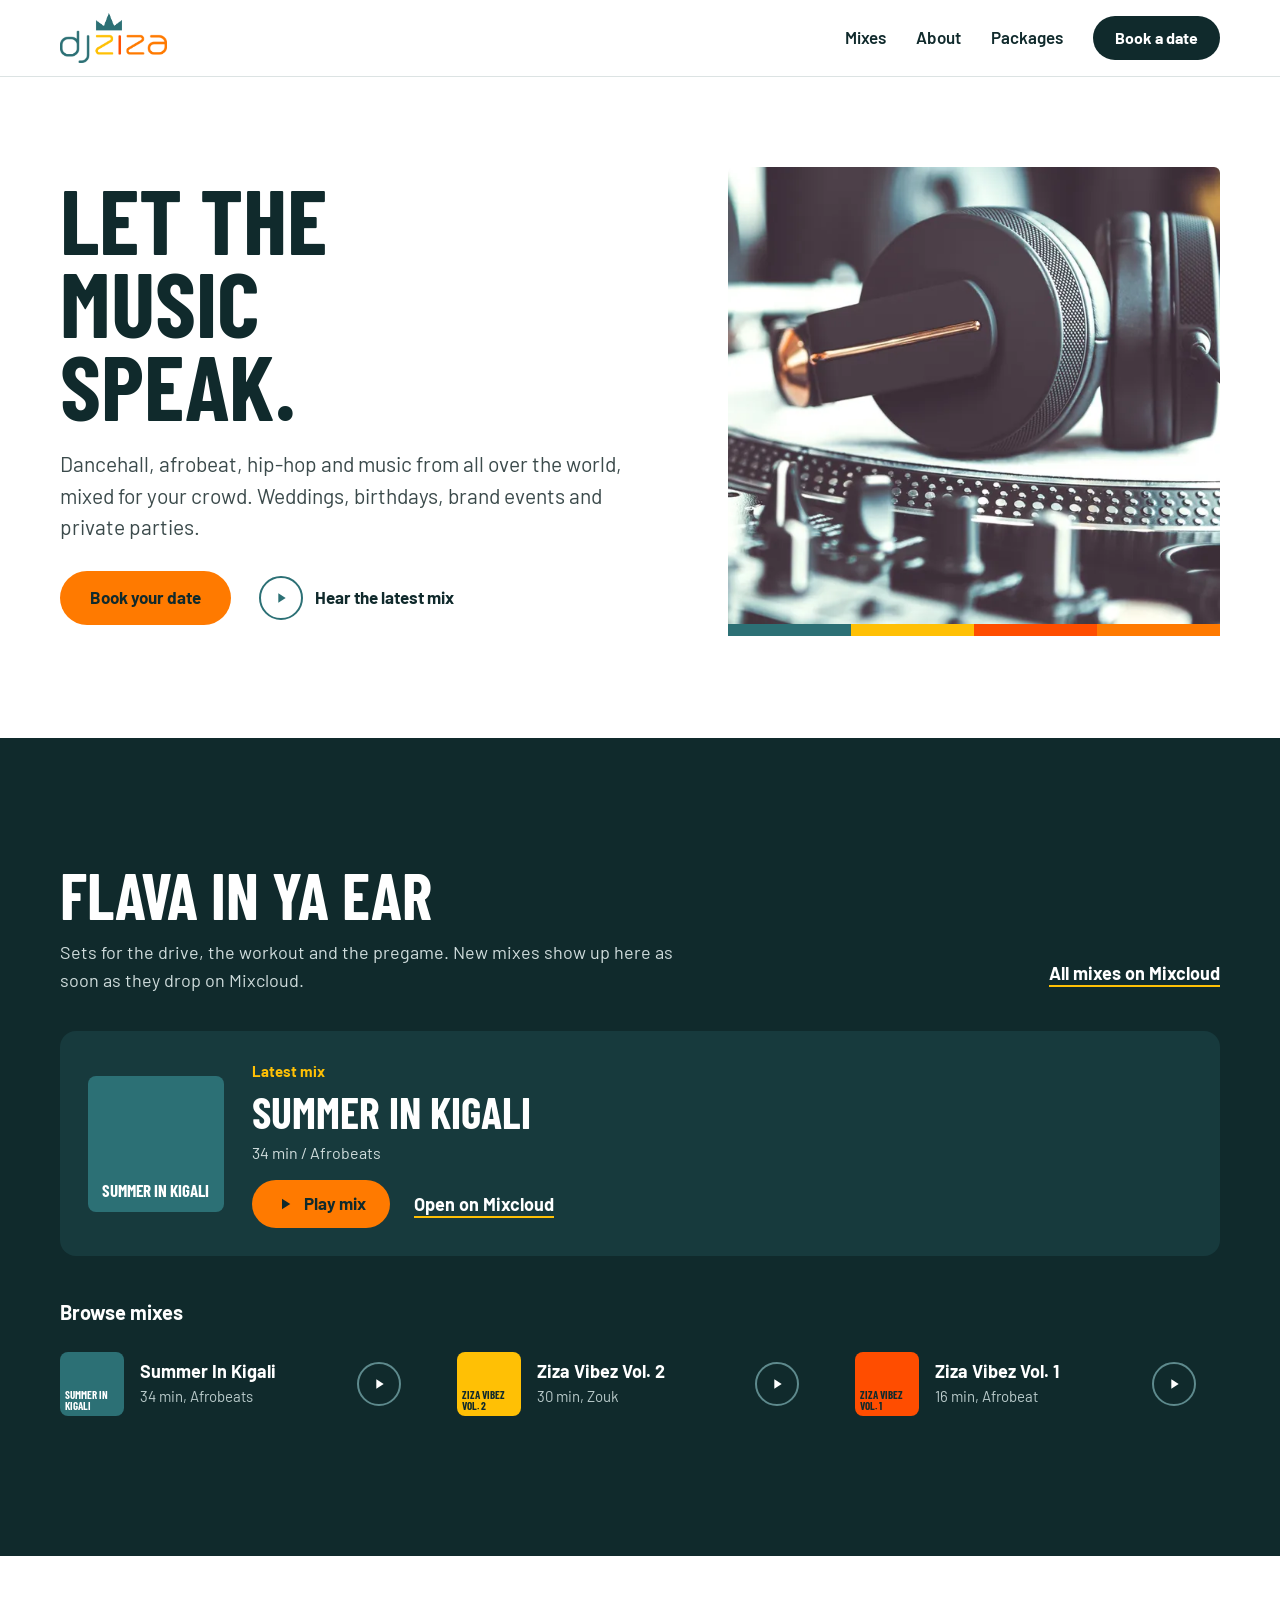
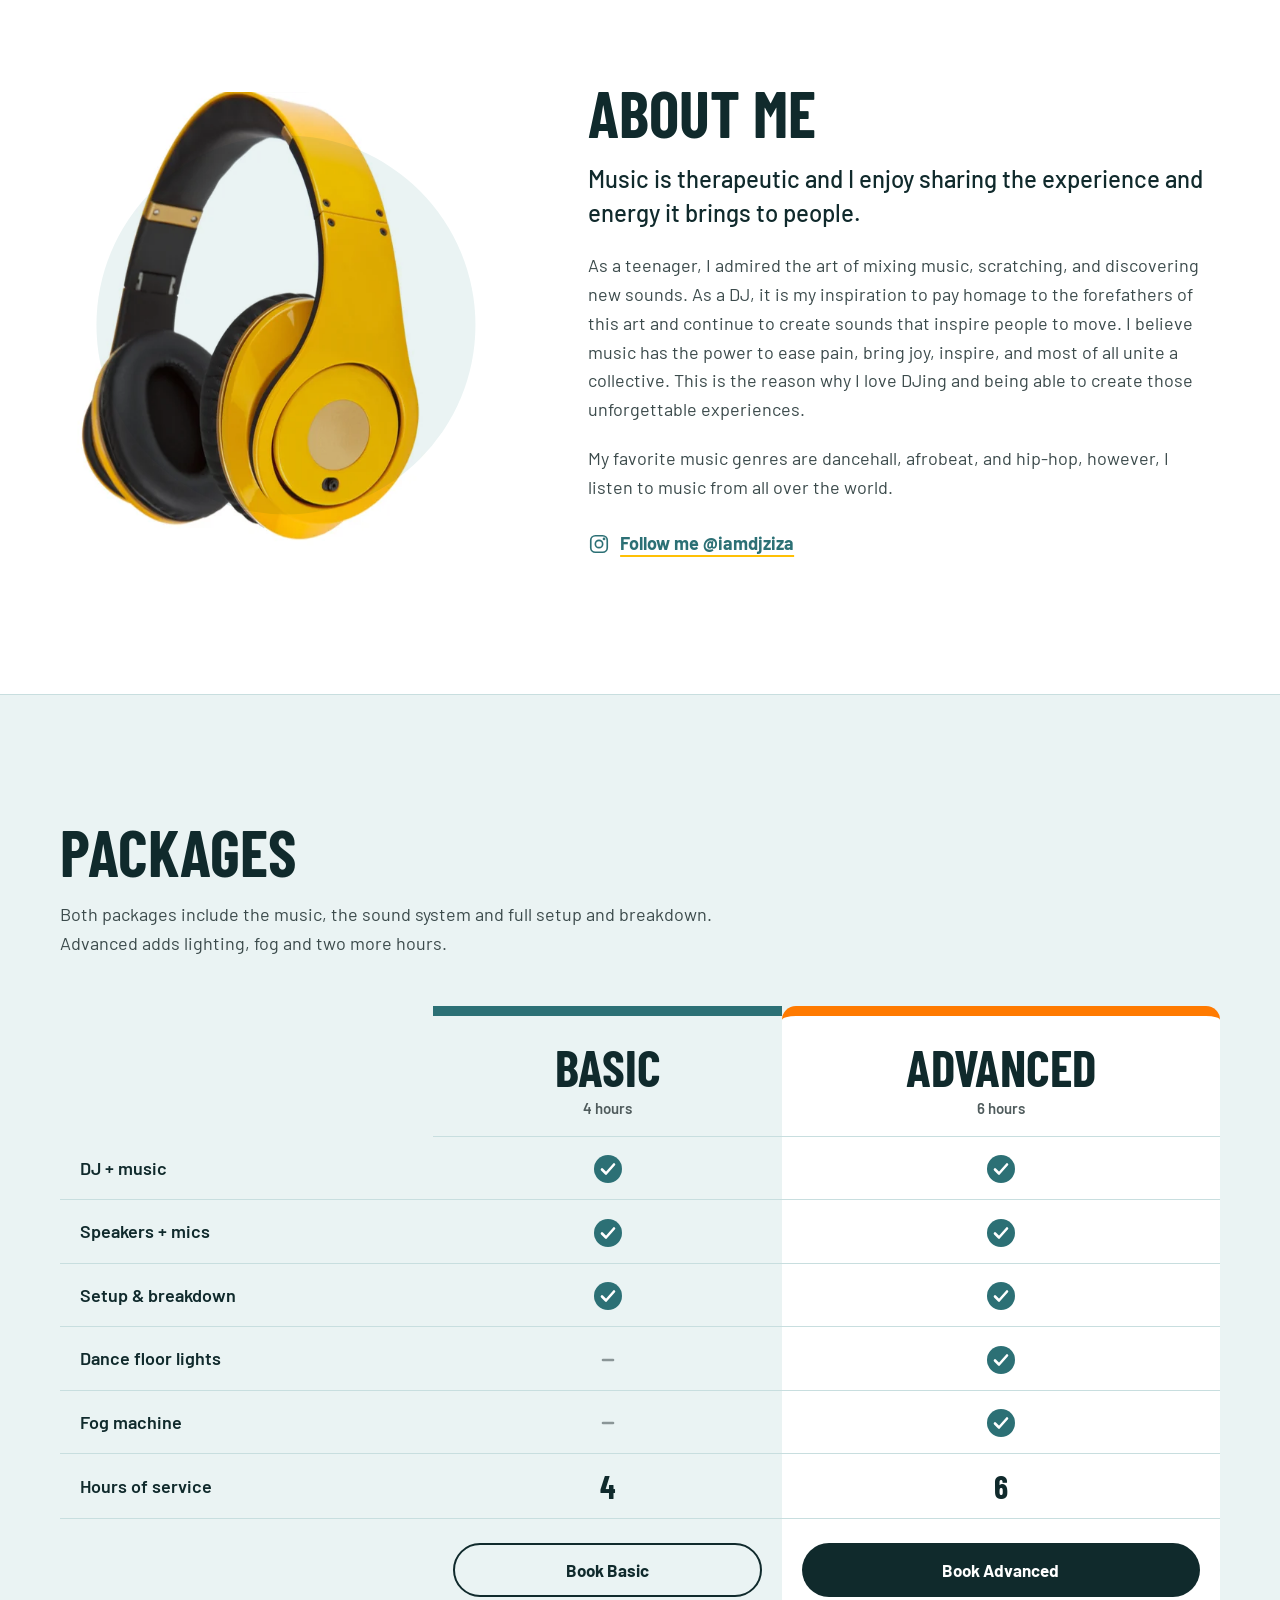
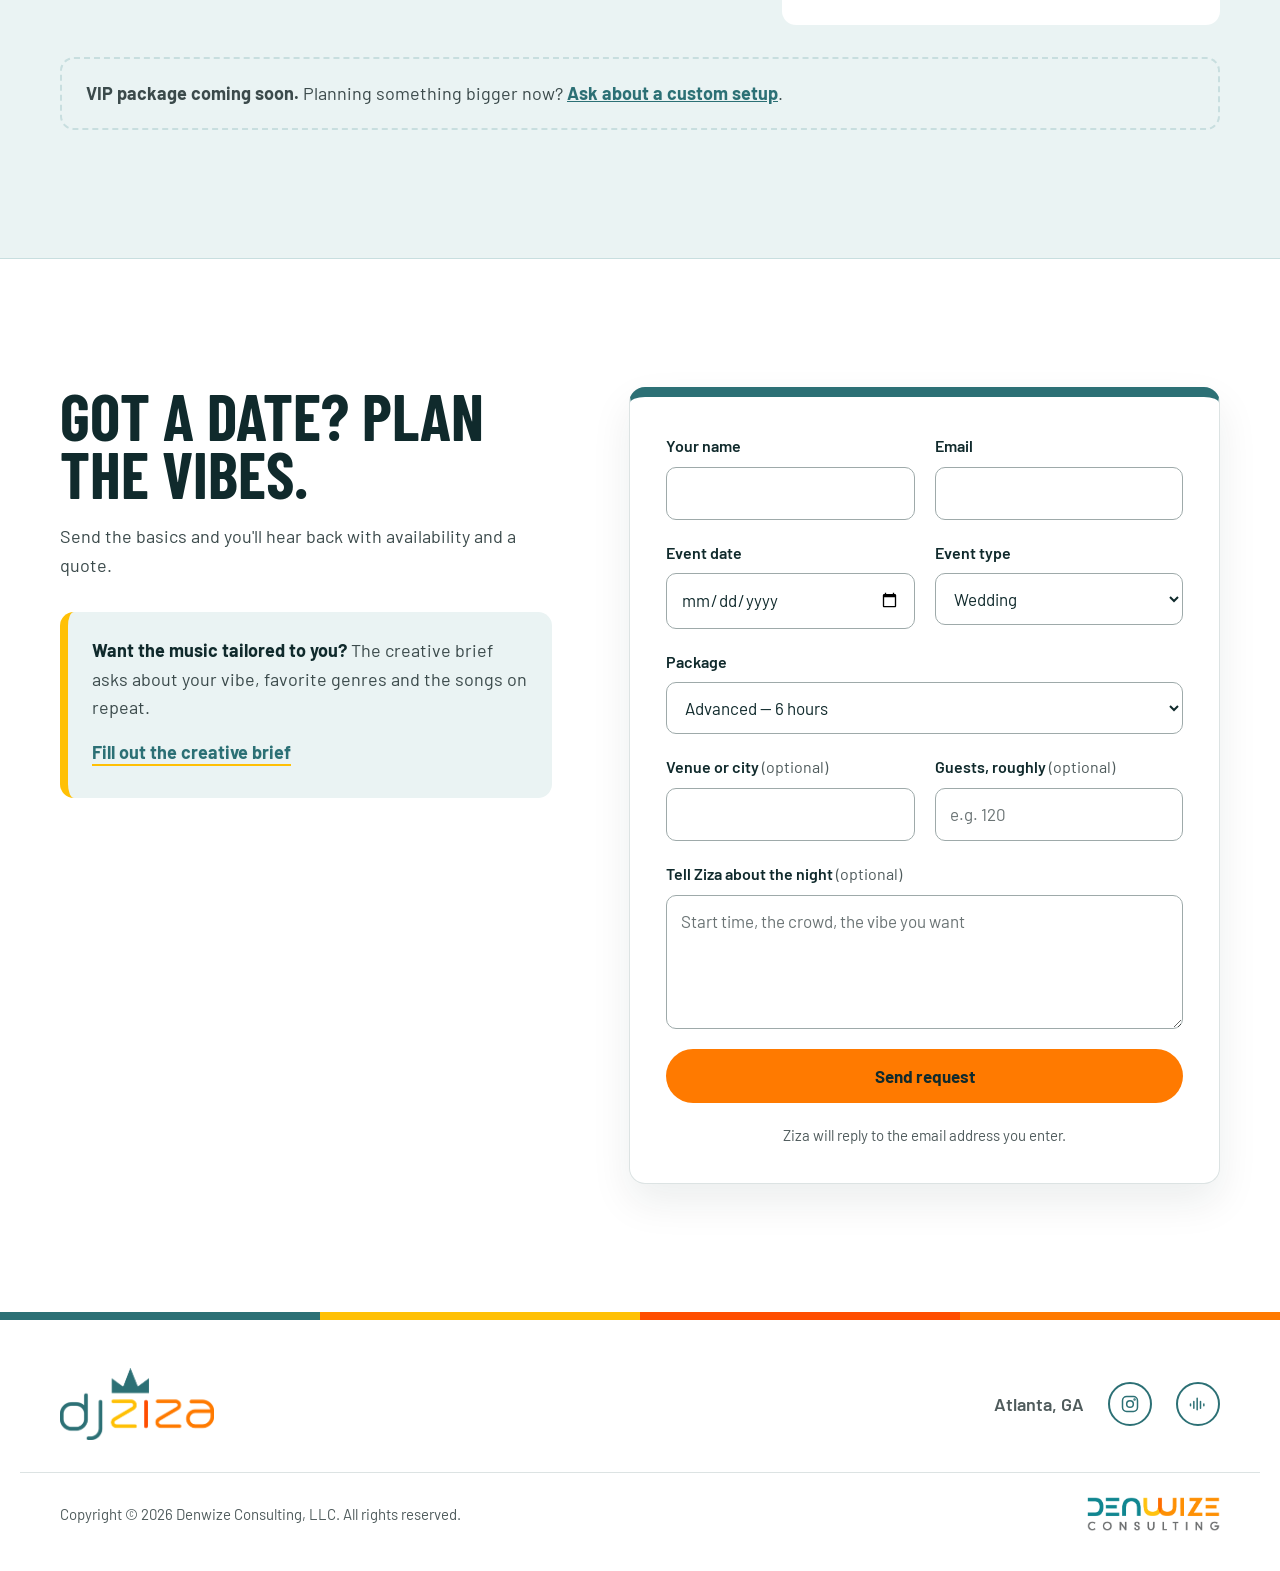
==== index.html @ 31291104 "Add files via upload" ====
<!doctype html>
<html lang="en">
<head>
  <meta charset="utf-8">
  <meta name="viewport" content="width=device-width, initial-scale=1">
  <title>DJ Ziza — Atlanta Open-Format DJ</title>
  <meta name="description" content="DJ Ziza is an Atlanta open-format DJ for weddings, birthdays, brand events and private parties: dancehall, afrobeat, hip-hop and music from all over the world. Compare packages and book your date.">
  <link rel="canonical" href="https://www.djziza.com/">
  <meta name="theme-color" content="#2C7075">
  <meta property="og:type" content="website">
  <meta property="og:url" content="https://www.djziza.com/">
  <meta property="og:title" content="DJ Ziza — Let the music speak">
  <meta property="og:description" content="Atlanta open-format DJ. Book DJ Ziza for your next event.">
  <meta property="og:image" content="https://www.djziza.com/assets/img/og-image.jpg">
  <meta property="og:image:width" content="1200">
  <meta property="og:image:height" content="630">
  <meta property="og:site_name" content="DJ Ziza">
  <meta property="og:locale" content="en_US">
  <meta name="twitter:card" content="summary_large_image">
  <meta name="twitter:title" content="DJ Ziza — Let the music speak">
  <meta name="twitter:description" content="Atlanta open-format DJ. Book DJ Ziza for your next event.">
  <meta name="twitter:image" content="https://www.djziza.com/assets/img/og-image.jpg">
  <link rel="icon" href="/favicon.ico" sizes="any">
  <link rel="icon" type="image/png" sizes="32x32" href="/favicon-32.png">
  <link rel="apple-touch-icon" href="/apple-touch-icon.png">
  <link rel="manifest" href="/site.webmanifest">
  <link rel="preconnect" href="https://fonts.googleapis.com">
  <link rel="preconnect" href="https://fonts.gstatic.com" crossorigin>
  <link rel="stylesheet" href="https://fonts.googleapis.com/css2?family=Barlow+Condensed:wght@600;700&family=Barlow:wght@400;500;600;700&display=swap">
  <link rel="stylesheet" href="/assets/css/site.css?v=20261002b">
  <script type="application/ld+json">
  {
    "@context": "https://schema.org",
    "@type": "EntertainmentBusiness",
    "name": "DJ Ziza",
    "url": "https://www.djziza.com/",
    "image": "https://www.djziza.com/assets/img/og-image.jpg",
    "logo": "https://www.djziza.com/assets/img/djziza-logo.png",
    "address": { "@type": "PostalAddress", "addressLocality": "Atlanta", "addressRegion": "GA", "addressCountry": "US" },
    "areaServed": "Atlanta, GA",
    "description": "Open-format DJ in Atlanta, GA, for weddings, birthdays, brand events and private parties.",
    "sameAs": ["https://www.instagram.com/iamdjziza/", "https://www.mixcloud.com/djziza/"],
    "parentOrganization": { "@type": "Organization", "name": "Denwize Consulting, LLC" }
  }
  </script>
</head>
<body>
  <a class="skip-link" href="#main">Skip to content</a>

  <header class="site-header">
    <div class="wrap header-inner">
      <a class="brand" href="/" aria-label="DJ Ziza home">
        <picture>
          <source srcset="/assets/img/djziza-logo.webp" type="image/webp">
          <img src="/assets/img/djziza-logo.png" alt="DJ Ziza" width="643" height="301">
        </picture>
      </a>
      <button class="nav-toggle" type="button" aria-expanded="false" aria-controls="site-nav">
        <span class="nav-toggle-bars" aria-hidden="true"></span>
        <span class="visually-hidden">Menu</span>
      </button>
      <nav id="site-nav" class="site-nav" aria-label="Main">
        <a href="#mix">Mixes</a>
        <a href="#about">About</a>
        <a href="#packages">Packages</a>
        <a class="btn btn-ink btn-sm" href="#book">Book a date</a>
      </nav>
    </div>
  </header>

  <main id="main" tabindex="-1">
    <section class="hero" aria-labelledby="hero-title">
      <div class="wrap hero-grid">
        <div class="hero-copy">
          <h1 id="hero-title" class="display hero-title">Let the music speak.</h1>
          <p class="hero-lead">Dancehall, afrobeat, hip-hop and music from all over the world, mixed for your crowd. Weddings, birthdays, brand events and private parties.</p>
          <div class="actions">
            <a class="btn btn-primary" href="#book">Book your date</a>
            <a class="play-link" href="#mix">
              <span class="play-dot" aria-hidden="true"><svg width="16" height="16" viewBox="0 0 24 24" fill="currentColor"><path d="M8 5v14l11-7z"/></svg></span>
              Hear the latest mix
            </a>
          </div>
        </div>
        <figure class="hero-photo">
          <picture>
            <source type="image/webp" srcset="/assets/img/booth-640.webp 640w, /assets/img/booth-1000.webp 1000w" sizes="(max-width: 860px) 100vw, 50vw">
            <img src="/assets/img/booth-1000.jpg" srcset="/assets/img/booth-640.jpg 640w, /assets/img/booth-1000.jpg 1000w" sizes="(max-width: 860px) 100vw, 50vw" alt="Headphones resting on a turntable in the booth" width="1000" height="928" fetchpriority="high">
          </picture>
        </figure>
      </div>
    </section>

    <section id="mix" class="section mixes" aria-labelledby="mix-title">
      <div class="wrap">
        <div class="mixes-head">
          <div class="mixes-intro">
            <h2 id="mix-title" class="display h2">Flava in ya ear</h2>
            <p>Sets for the drive, the workout and the pregame. New mixes show up here as soon as they drop on Mixcloud.</p>
          </div>
          <a class="text-link text-link-light" href="https://www.mixcloud.com/djziza/" rel="noopener" target="_blank">All mixes on Mixcloud</a>
        </div>

        <p class="visually-hidden" id="mix-status" aria-live="polite"></p>
        <article class="mix-featured" id="mix-featured" aria-label="Featured mix">
          <div class="mix-cover" data-role="cover">
            <span class="mix-tile tile-0">Summer In Kigali</span>
          </div>
          <div class="mix-info">
            <p class="mix-label" data-role="label">Latest mix</p>
            <h3 class="display mix-name" data-role="name">Summer In Kigali</h3>
            <p class="mix-meta" data-role="meta"></p>
            <div class="mix-actions">
              <button class="btn btn-primary" type="button" data-role="play" data-key="/djziza/summer-in-kigali/">
                <svg width="18" height="18" viewBox="0 0 24 24" fill="currentColor" aria-hidden="true"><path d="M8 5v14l11-7z"/></svg>
                Play mix
              </button>
              <a class="text-link text-link-light" data-role="link" href="https://www.mixcloud.com/djziza/summer-in-kigali/" rel="noopener" target="_blank">Open on Mixcloud</a>
            </div>
          </div>
          <div class="mix-player" data-role="player" hidden></div>
        </article>

        <div class="mix-more" id="mix-more" hidden>
          <h3 class="mix-more-title">Browse mixes</h3>
          <ul class="mix-grid" id="mix-list"></ul>
        </div>
      </div>
    </section>

    <section id="about" class="section about" aria-labelledby="about-title">
      <div class="wrap about-grid">
        <div class="about-art">
          <picture>
            <source srcset="/assets/img/headphones.webp" type="image/webp">
            <img src="/assets/img/headphones.jpg" alt="" width="516" height="633" loading="lazy">
          </picture>
        </div>
        <div class="about-copy">
          <h2 id="about-title" class="display h2">About me</h2>
          <p class="lead">Music is therapeutic and I enjoy sharing the experience and energy it brings to people.</p>
          <p>As a teenager, I admired the art of mixing music, scratching, and discovering new sounds. As a DJ, it is my inspiration to pay homage to the forefathers of this art and continue to create sounds that inspire people to move. I believe music has the power to ease pain, bring joy, inspire, and most of all unite a collective. This is the reason why I love DJing and being able to create those unforgettable experiences.</p>
          <p>My favorite music genres are dancehall, afrobeat, and hip-hop, however, I listen to music from all over the world.</p>
          <a class="text-link" href="https://www.instagram.com/iamdjziza/" rel="noopener" target="_blank">
            <svg width="22" height="22" viewBox="0 0 24 24" fill="none" stroke="currentColor" stroke-width="1.8" stroke-linecap="round" stroke-linejoin="round" aria-hidden="true"><rect x="3" y="3" width="18" height="18" rx="5"/><circle cx="12" cy="12" r="4"/><circle cx="17.5" cy="6.5" r="0.6"/></svg>
            Follow me @iamdjziza
          </a>
        </div>
      </div>
    </section>

    <section id="packages" class="section packages" aria-labelledby="packages-title">
      <div class="wrap">
        <div class="section-intro">
          <h2 id="packages-title" class="display h2">Packages</h2>
          <p>Both packages include the music, the sound system and full setup and breakdown. Advanced adds lighting, fog and two more hours.</p>
        </div>

        <div class="compare-scroll">
          <table class="compare">
            <caption class="visually-hidden">What's included in each package</caption>
            <colgroup><col><col><col class="col-featured"></colgroup>
            <thead>
              <tr>
                <td></td>
                <th scope="col"><span class="display plan">Basic</span><span class="plan-hours">4 hours</span></th>
                <th scope="col" class="featured"><span class="display plan">Advanced</span><span class="plan-hours">6 hours</span></th>
              </tr>
            </thead>
            <tbody>
              <tr><th scope="row">DJ + music</th><td><span class="yes" role="img" aria-label="Included"></span></td><td class="featured"><span class="yes" role="img" aria-label="Included"></span></td></tr>
              <tr><th scope="row">Speakers + mics</th><td><span class="yes" role="img" aria-label="Included"></span></td><td class="featured"><span class="yes" role="img" aria-label="Included"></span></td></tr>
              <tr><th scope="row">Setup &amp; breakdown</th><td><span class="yes" role="img" aria-label="Included"></span></td><td class="featured"><span class="yes" role="img" aria-label="Included"></span></td></tr>
              <tr><th scope="row">Dance floor lights</th><td><span class="no" role="img" aria-label="Not included"></span></td><td class="featured"><span class="yes" role="img" aria-label="Included"></span></td></tr>
              <tr><th scope="row">Fog machine</th><td><span class="no" role="img" aria-label="Not included"></span></td><td class="featured"><span class="yes" role="img" aria-label="Included"></span></td></tr>
              <tr><th scope="row">Hours of service</th><td class="hours">4</td><td class="featured hours">6</td></tr>
            </tbody>
            <tfoot>
              <tr>
                <td></td>
                <td><a class="btn btn-outline btn-block" href="#book" data-package="basic">Book Basic</a></td>
                <td class="featured"><a class="btn btn-ink btn-block" href="#book" data-package="advanced">Book Advanced</a></td>
              </tr>
            </tfoot>
          </table>
        </div>

        <p class="vip-note"><strong>VIP package coming soon.</strong> Planning something bigger now? <a href="#book" data-package="custom">Ask about a custom setup</a>.</p>
      </div>
    </section>

    <section id="book" class="section book" aria-labelledby="book-title">
      <div class="wrap book-grid">
        <div class="book-copy">
          <h2 id="book-title" class="display h2">Got a date? Plan the vibes.</h2>
          <p>Send the basics and you'll hear back with availability and a quote.</p>
          <div class="brief-callout">
            <p><strong>Want the music tailored to you?</strong> The creative brief asks about your vibe, favorite genres and the songs on repeat.</p>
            <a class="text-link" href="/creative-brief.html">Fill out the creative brief</a>
          </div>
        </div>

        <form id="booking-form" class="card-form" novalidate>
          <div class="field-row">
            <div class="field">
              <label for="f-name">Your name</label>
              <input id="f-name" name="name" type="text" autocomplete="name" maxlength="120" required>
            </div>
            <div class="field">
              <label for="f-email">Email</label>
              <input id="f-email" name="email" type="email" autocomplete="email" maxlength="200" required>
            </div>
          </div>
          <div class="field-row">
            <div class="field">
              <label for="f-date">Event date</label>
              <input id="f-date" name="date" type="date" required>
            </div>
            <div class="field">
              <label for="f-type">Event type</label>
              <select id="f-type" name="type">
                <option>Wedding</option>
                <option>Birthday</option>
                <option>Corporate / brand event</option>
                <option>Private party</option>
                <option>Other</option>
              </select>
            </div>
          </div>
          <div class="field">
            <label for="f-package">Package</label>
            <select id="f-package" name="package">
              <option value="basic">Basic — 4 hours</option>
              <option value="advanced" selected>Advanced — 6 hours</option>
              <option value="custom">Custom / not sure yet</option>
            </select>
          </div>
          <div class="field-row">
            <div class="field">
              <label for="f-venue">Venue or city <span class="optional">(optional)</span></label>
              <input id="f-venue" name="venue" type="text" autocomplete="off" maxlength="120">
            </div>
            <div class="field">
              <label for="f-guests">Guests, roughly <span class="optional">(optional)</span></label>
              <input id="f-guests" name="guests" type="text" inputmode="numeric" maxlength="20" placeholder="e.g. 120">
            </div>
          </div>
          <div class="field">
            <label for="f-details">Tell Ziza about the night <span class="optional">(optional)</span></label>
            <textarea id="f-details" name="details" rows="4" maxlength="4000" placeholder="Start time, the crowd, the vibe you want"></textarea>
          </div>
          <div class="hp" aria-hidden="true">
            <label for="f-company">Company</label>
            <input id="f-company" name="company" type="text" tabindex="-1" autocomplete="off">
          </div>
          <noscript><p class="form-error">This form needs JavaScript. You can email <a href="mailto:djziza@denwize.com">djziza@denwize.com</a> instead.</p></noscript>
          <p class="form-error" role="alert" hidden></p>
          <button class="btn btn-primary btn-block" type="submit">Send request</button>
          <p class="small center form-hint">Ziza will reply to the email address you enter.</p>
          <div class="form-done" tabindex="-1" hidden aria-live="polite"></div>
        </form>
      </div>
    </section>
  </main>

  <footer class="site-footer">
    <div class="stripe" aria-hidden="true"><span></span><span></span><span></span><span></span></div>
    <div class="wrap footer-top">
      <img class="footer-logo" src="/assets/img/djziza-logo.png" alt="DJ Ziza" width="643" height="301" loading="lazy">
      <div class="footer-contact">
        <span>Atlanta, GA</span>
        <a class="icon-link" href="https://www.instagram.com/iamdjziza/" rel="noopener" target="_blank" aria-label="DJ Ziza on Instagram"><svg width="20" height="20" viewBox="0 0 24 24" fill="none" stroke="currentColor" stroke-width="1.8" stroke-linecap="round" stroke-linejoin="round" aria-hidden="true"><rect x="3" y="3" width="18" height="18" rx="5"/><circle cx="12" cy="12" r="4"/><circle cx="17.5" cy="6.5" r="0.6"/></svg></a>
        <a class="icon-link" href="https://www.mixcloud.com/djziza/" rel="noopener" target="_blank" aria-label="DJ Ziza on Mixcloud"><svg width="20" height="20" viewBox="0 0 24 24" fill="none" stroke="currentColor" stroke-width="1.8" stroke-linecap="round" stroke-linejoin="round" aria-hidden="true"><path d="M3 14v-2M7 17V9M11 19V5M15 17V9M19 14v-2"/></svg></a>
      </div>
    </div>
    <div class="wrap footer-bottom">
      <p>Copyright © <span class="year">2026</span> Denwize Consulting, LLC. All rights reserved.</p>
      <img class="denwize-logo" src="/assets/img/denwize-logo.png" alt="Denwize Consulting" width="738" height="189" loading="lazy">
    </div>
  </footer>

  <script src="/assets/js/site.js?v=20261002b" defer></script>
</body>
</html>
---- assets/css/site.css ----
/* DJ Ziza — colors from the DJ Ziza logo, type after the Denwize guide (DIN → Barlow). */
:root {
  --teal: #2C7075;
  --teal-deep: #1F5458;
  --marigold: #FFC005;
  --flame: #FF4D00;
  --tangerine: #FF7A00;
  --ink: #102A2C;
  --ink-soft: #3B4A4B;
  --muted: #4F5B5C;
  --mist: #EAF3F3;
  --mist-line: #C8DEDF;
  --line: #DCE3E3;
  --white: #FFFFFF;
  --danger: #B3261E;

  --font-display: "Barlow Condensed", "Arial Narrow", sans-serif;
  --font-body: "Barlow", "Helvetica Neue", Helvetica, sans-serif;

  --wrap: 1240px;
  --gutter: clamp(20px, 4vw, 40px);
  --section-y: clamp(72px, 10vw, 136px);
  --header-h: 76px;
}

*, *::before, *::after { box-sizing: border-box; }
html { scroll-behavior: smooth; scroll-padding-top: calc(var(--header-h) + 16px); -webkit-text-size-adjust: 100%; }
body { margin: 0; background: var(--white); color: var(--ink); font-family: var(--font-body); font-size: 18px; line-height: 1.6; -webkit-font-smoothing: antialiased; }
img { max-width: 100%; height: auto; display: block; }
a { color: var(--ink); }
a:hover { color: var(--teal); }
p, figure { margin: 0; }
:focus-visible { outline: 3px solid var(--ink); outline-offset: 3px; }

.wrap { width: 100%; max-width: var(--wrap); margin: 0 auto; padding-inline: var(--gutter); }
.visually-hidden { position: absolute !important; width: 1px; height: 1px; overflow: hidden; clip: rect(0 0 0 0); white-space: nowrap; }
.skip-link { position: absolute; left: 12px; top: -60px; z-index: 100; background: var(--ink); color: var(--white); padding: 12px 18px; border-radius: 8px; }
.skip-link:focus { top: 12px; color: var(--white); }

.display { font-family: var(--font-display); font-weight: 700; text-transform: uppercase; line-height: 0.9; margin: 0; }
.h2 { font-size: clamp(42px, 5vw, 68px); }
.lead { font-size: clamp(20px, 2.2vw, 24px); line-height: 1.45; font-weight: 500; color: var(--ink); }
.small { font-size: 15px; color: var(--muted); }
.center { text-align: center; }

.stripe { display: grid; grid-template-columns: repeat(4, 1fr); height: 8px; }
.stripe span:nth-child(1) { background: var(--teal); }
.stripe span:nth-child(2) { background: var(--marigold); }
.stripe span:nth-child(3) { background: var(--flame); }
.stripe span:nth-child(4) { background: var(--tangerine); }

/* Buttons */
.btn { display: inline-flex; align-items: center; justify-content: center; gap: 10px; min-height: 54px; padding: 0 28px; border-radius: 999px; font: inherit; font-weight: 700; font-size: 17px; text-decoration: none; border: 2px solid transparent; cursor: pointer; transition: background-color .15s ease, color .15s ease, border-color .15s ease; }
.btn-sm { min-height: 44px; padding: 0 20px; font-size: 16px; }
.btn-block { width: 100%; }
.btn-ink { background: var(--ink); color: var(--white); }
.btn-ink:hover { background: var(--teal); color: var(--white); }
.btn-primary { background: var(--tangerine); color: var(--ink); }
.btn-primary:hover { background: var(--marigold); color: var(--ink); }
.btn-outline { background: transparent; color: var(--ink); border-color: var(--ink); }
.btn-outline:hover { background: var(--ink); color: var(--white); }

.text-link { display: inline-flex; align-items: center; gap: 10px; min-height: 44px; font-weight: 700; color: var(--teal); text-decoration: underline; text-decoration-thickness: 2px; text-underline-offset: 5px; text-decoration-color: var(--marigold); }
.text-link:hover { color: var(--ink); text-decoration-color: var(--flame); }
.text-link-light { color: var(--white); }
.text-link-light:hover { color: var(--white); }

/* Header */
.site-header { position: sticky; top: 0; z-index: 50; background: var(--white); border-bottom: 1px solid var(--line); }
.header-inner { display: flex; align-items: center; justify-content: space-between; gap: 24px; min-height: var(--header-h); }
.brand { display: inline-flex; padding: 6px 0; }
.brand img { height: 50px; width: auto; }
.site-nav { display: flex; align-items: center; gap: 30px; font-weight: 600; font-size: 17px; }
.site-nav a:not(.btn) { text-decoration: none; padding: 10px 0; }
.site-nav a:not(.btn):hover { color: var(--ink); box-shadow: inset 0 -3px 0 var(--marigold); }
.nav-toggle { display: none; width: 48px; height: 48px; border: 0; background: none; cursor: pointer; border-radius: 8px; }
.nav-toggle-bars, .nav-toggle-bars::before, .nav-toggle-bars::after { display: block; width: 24px; height: 2px; background: var(--ink); position: relative; transition: transform .2s ease, background-color .2s ease; }
.nav-toggle-bars::before, .nav-toggle-bars::after { content: ""; position: absolute; left: 0; }
.nav-toggle-bars::before { top: -7px; }
.nav-toggle-bars::after { top: 7px; }
.nav-toggle[aria-expanded="true"] .nav-toggle-bars { background: transparent; }
.nav-toggle[aria-expanded="true"] .nav-toggle-bars::before { transform: translateY(7px) rotate(45deg); }
.nav-toggle[aria-expanded="true"] .nav-toggle-bars::after { transform: translateY(-7px) rotate(-45deg); }
@media (max-width: 900px) {
  .brand img { height: 42px; }
  .nav-toggle { display: inline-flex; align-items: center; justify-content: center; }
  .site-nav { display: none; position: absolute; left: 0; right: 0; top: 100%; flex-direction: column; align-items: stretch; gap: 0; background: var(--white); border-bottom: 1px solid var(--line); padding: 8px var(--gutter) 24px; box-shadow: 0 16px 24px rgba(16, 42, 44, .08); }
  .site-nav.is-open { display: flex; }
  .site-nav a:not(.btn) { padding: 14px 0; border-bottom: 1px solid var(--line); }
  .site-nav a:not(.btn):hover { box-shadow: none; }
  .site-nav .btn { margin-top: 16px; min-height: 52px; }
}

/* Hero */
.hero { padding-block: clamp(48px, 7vw, 96px) clamp(64px, 8vw, 112px); }
.hero-grid { display: grid; grid-template-columns: minmax(0, 6fr) minmax(0, 5fr); gap: 48px clamp(40px, 6vw, 88px); align-items: center; }
.hero-copy { display: flex; flex-direction: column; gap: 22px; }
.hero-kicker { font-weight: 700; font-size: 18px; color: var(--teal); }
.hero-title { font-size: clamp(56px, 7.2vw, 104px); line-height: 0.9; max-width: 8ch; }
.hero-lead { max-width: 32em; font-size: clamp(19px, 2vw, 21px); line-height: 1.5; color: var(--ink-soft); }
.actions { display: flex; flex-wrap: wrap; align-items: center; gap: 16px 28px; margin-top: 6px; }
.hero-photo { position: relative; }
.hero-photo img { width: 100%; border-radius: 6px 6px 0 0; }
.hero-photo::after { content: ""; display: block; height: 12px; background: linear-gradient(90deg, var(--teal) 0 25%, var(--marigold) 25% 50%, var(--flame) 50% 75%, var(--tangerine) 75%); }
.play-link { display: inline-flex; align-items: center; gap: 12px; min-height: 48px; font-weight: 700; font-size: 17px; text-decoration: none; color: var(--ink); }
.play-link:hover { color: var(--teal); }
.play-dot { width: 44px; height: 44px; border-radius: 999px; border: 2px solid var(--teal); color: var(--teal); display: inline-flex; align-items: center; justify-content: center; }
.play-link:hover .play-dot { background: var(--teal); color: var(--white); }
@media (max-width: 860px) {
  .hero-grid { grid-template-columns: 1fr; }
  .hero-photo { order: -1; }
}

/* Sections */
.section { padding-block: var(--section-y); }
.section-intro { max-width: 680px; display: flex; flex-direction: column; gap: 20px; margin-bottom: 48px; }
.section-intro p { color: var(--ink-soft); }

/* Mixes */
.mixes { background: var(--ink); color: var(--white); }
.mixes-head { display: flex; flex-wrap: wrap; justify-content: space-between; align-items: flex-end; gap: 16px 40px; margin-bottom: 36px; }
.mixes-intro { display: flex; flex-direction: column; gap: 14px; max-width: 620px; }
.mixes-intro p { color: #CFDCDC; }
.mix-featured { display: grid; grid-template-columns: 136px minmax(0, 1fr); gap: 20px 28px; align-items: center; padding: clamp(18px, 2.5vw, 28px); border-radius: 16px; background: #173A3D; }
.mix-cover { aspect-ratio: 1; border-radius: 8px; overflow: hidden; background: var(--teal); flex-shrink: 0; }
.mix-cover img { width: 100%; height: 100%; object-fit: cover; }
.mix-tile { display: flex; align-items: flex-end; width: 100%; height: 100%; padding: 10%; background: var(--teal); color: var(--ink); font-family: var(--font-display); font-weight: 700; text-transform: uppercase; line-height: .95; font-size: 17px; }
.tile-0 { background: var(--teal); color: var(--white); }
.tile-1 { background: var(--marigold); }
.tile-2 { background: var(--flame); }
.tile-3 { background: var(--tangerine); }
.mix-info { display: flex; flex-direction: column; gap: 8px; min-width: 0; }
.mix-label { font-weight: 700; font-size: 15px; color: var(--marigold); }
.mix-name { font-size: clamp(30px, 3.4vw, 44px); line-height: .95; overflow-wrap: anywhere; }
.mix-meta { color: #CFDCDC; font-size: 16px; }
.mix-meta:empty { display: none; }
.mix-actions { display: flex; flex-wrap: wrap; align-items: center; gap: 10px 24px; margin-top: 6px; }
.mix-actions .btn { min-height: 48px; padding: 0 22px; }
.mix-player { grid-column: 1 / -1; border-radius: 12px; overflow: hidden; background: var(--white); }
.mix-player iframe { display: block; width: 100%; border: 0; }
.mix-more { margin-top: 40px; }
.mix-more-title { margin: 0 0 12px; font-size: 20px; font-weight: 700; }
.mix-grid { list-style: none; margin: 0; padding: 0; display: grid; grid-template-columns: repeat(auto-fill, minmax(320px, 1fr)); gap: 4px 32px; }
.mix-card { width: 100%; min-height: 88px; padding: 12px; margin: 0 -12px; border: 0; border-radius: 12px; background: none; color: inherit; font: inherit; text-align: left; cursor: pointer; display: grid; grid-template-columns: 64px minmax(0, 1fr) 44px; align-items: center; gap: 16px; }
.mix-card .mix-cover { width: 64px; }
.mix-card .mix-tile { font-size: 11px; padding: 8%; }
.mix-card-text { display: flex; flex-direction: column; min-width: 0; }
.mix-card-name { font-weight: 700; line-height: 1.3; }
.mix-card-meta { font-size: 15px; color: #B9CACA; }
.mix-card-play { width: 44px; height: 44px; border-radius: 999px; border: 2px solid #5E8A8D; display: inline-flex; align-items: center; justify-content: center; color: var(--white); }
.mix-card:hover { background: #173A3D; }
.mix-card:hover .mix-card-play { background: var(--tangerine); border-color: var(--tangerine); color: var(--ink); }
.mix-card[aria-current="true"] { background: #173A3D; }
.mix-card[aria-current="true"] .mix-card-play { border-color: var(--marigold); color: var(--marigold); }
.mix-card:focus-visible { outline: 3px solid var(--marigold); outline-offset: 2px; }
@media (max-width: 560px) {
  .mix-featured { grid-template-columns: 96px minmax(0, 1fr); }
  .mix-featured .mix-actions { grid-column: 1 / -1; }
  .mix-grid { grid-template-columns: 1fr; }
}

/* About */
.about { position: relative; isolation: isolate; }
.about-grid { display: grid; grid-template-columns: minmax(0, 5fr) minmax(0, 7fr); gap: clamp(40px, 6vw, 96px); align-items: center; }
.about-art { position: relative; display: flex; justify-content: center; }
.about-art::before { content: ""; position: absolute; z-index: -1; width: 84%; aspect-ratio: 1; border-radius: 50%; background: var(--mist); top: 50%; left: 50%; transform: translate(-50%, -50%); }
.about-art img { width: min(100%, 380px); mix-blend-mode: multiply; }
.about-copy { display: flex; flex-direction: column; gap: 20px; color: var(--ink-soft); max-width: 620px; }
.about-copy .h2 { color: var(--ink); }
@media (max-width: 860px) {
  .about-grid { grid-template-columns: 1fr; }
  .about-art img { width: min(64%, 280px); }
}

/* Packages */
.packages { background: var(--mist); border-block: 1px solid var(--mist-line); }
.compare-scroll { overflow-x: auto; }
.compare { width: 100%; min-width: 520px; border-collapse: separate; border-spacing: 0; font-size: 18px; }
.compare th, .compare td { padding: 16px 20px; text-align: center; border-bottom: 1px solid var(--mist-line); }
.compare tbody th { text-align: left; font-weight: 600; }
.compare thead th { vertical-align: bottom; padding-top: 28px; }
.compare thead td, .compare tfoot td { border-bottom: 0; }
.compare tfoot td { padding-top: 24px; padding-bottom: 28px; }
.compare .featured { background: var(--white); }
.compare thead th.featured { border-top: 10px solid var(--tangerine); border-radius: 14px 14px 0 0; }
.compare tfoot td.featured { border-radius: 0 0 14px 14px; }
.compare thead th:not(.featured) { border-top: 10px solid var(--teal); }
.plan { display: block; font-size: clamp(36px, 4vw, 52px); }
.plan-hours { display: block; margin-top: 6px; font-weight: 600; font-size: 15px; color: var(--muted); }
.hours { font-family: var(--font-display); font-weight: 700; font-size: 32px; line-height: 1; }
.yes, .no { display: inline-block; width: 28px; height: 28px; vertical-align: middle; }
.yes { background: url("data:image/svg+xml,%3Csvg xmlns='http://www.w3.org/2000/svg' viewBox='0 0 28 28'%3E%3Ccircle cx='14' cy='14' r='14' fill='%232C7075'/%3E%3Cpath d='M8 14.5l4 4 8-9' fill='none' stroke='%23fff' stroke-width='2.6' stroke-linecap='round' stroke-linejoin='round'/%3E%3C/svg%3E") center / contain no-repeat; }
.no { background: url("data:image/svg+xml,%3Csvg xmlns='http://www.w3.org/2000/svg' viewBox='0 0 28 28'%3E%3Cpath d='M9 14h10' stroke='%238A9596' stroke-width='2.6' stroke-linecap='round'/%3E%3C/svg%3E") center / contain no-repeat; }
.vip-note { margin-top: 32px; padding: 20px 24px; border: 2px dashed var(--mist-line); border-radius: 14px; color: var(--ink-soft); background: transparent; }
.vip-note a { font-weight: 700; color: var(--teal); }

/* Booking */
.book-grid { display: grid; grid-template-columns: minmax(0, 5fr) minmax(0, 6fr); gap: clamp(40px, 6vw, 80px); align-items: start; }
.book-copy { display: flex; flex-direction: column; gap: 20px; }
.book-copy > p { color: var(--ink-soft); max-width: 30em; }
.contact-lines { display: flex; flex-direction: column; font-size: 24px; font-weight: 700; }
.contact-lines a { text-decoration: none; padding: 4px 0; }
.brief-callout { margin-top: 12px; padding: 24px; border-radius: 14px; background: var(--mist); border-left: 8px solid var(--marigold); display: flex; flex-direction: column; gap: 8px; color: var(--ink-soft); }
.brief-callout strong { color: var(--ink); }
@media (max-width: 900px) { .book-grid { grid-template-columns: 1fr; } }

/* Forms */
.card-form { display: flex; flex-direction: column; gap: 20px; padding: clamp(24px, 4vw, 36px); border: 1px solid var(--line); border-top: 10px solid var(--teal); border-radius: 16px; background: var(--white); box-shadow: 0 18px 40px rgba(16, 42, 44, 0.08); }
.field-row { display: grid; grid-template-columns: repeat(2, minmax(0, 1fr)); gap: 20px; }
.field { display: flex; flex-direction: column; gap: 8px; }
.field label, .field-label { font-size: 16px; font-weight: 600; }
.field-help { font-size: 15px; color: var(--muted); }
.field input, .field select, .field textarea { font: inherit; font-size: 17px; color: var(--ink); background: var(--white); border: 1.5px solid #9EAAAA; border-radius: 10px; padding: 12px 14px; min-height: 52px; width: 100%; }
.field textarea { resize: vertical; min-height: 120px; }
.field input:focus, .field select:focus, .field textarea:focus { outline: 3px solid var(--teal); outline-offset: 1px; border-color: var(--teal); }
.field [aria-invalid="true"] { border-color: var(--danger); }
::placeholder { color: #6B7475; }
.form-error { color: var(--danger); font-weight: 600; }
.form-done { border-top: 1px solid var(--line); padding-top: 20px; display: flex; flex-direction: column; gap: 10px; }
[hidden] { display: none !important; }
.done-title { font-size: 44px; color: var(--teal); }
@media (max-width: 560px) { .field-row { grid-template-columns: 1fr; } }

/* Footer */
.footer-top { display: flex; flex-wrap: wrap; justify-content: space-between; align-items: center; gap: 24px 40px; padding-block: 48px 32px; }
.footer-logo { height: 72px; width: auto; }
.footer-contact { display: flex; flex-wrap: wrap; align-items: center; gap: 8px 24px; font-weight: 600; }
.footer-contact span { color: var(--muted); }
.footer-contact a { text-decoration: none; min-height: 44px; display: inline-flex; align-items: center; }
.icon-link { width: 44px; height: 44px; justify-content: center; border: 2px solid var(--teal); border-radius: 999px; color: var(--teal); }
.icon-link:hover { background: var(--teal); color: var(--white); }
.footer-bottom { display: flex; flex-wrap: wrap; justify-content: space-between; align-items: center; gap: 16px 24px; padding-block: 24px 40px; border-top: 1px solid var(--line); font-size: 15px; color: var(--muted); }
.denwize-logo { height: 34px; width: auto; }

/* Creative brief page */
.brief-hero { border-bottom: 1px solid var(--line); }
.brief-hero-inner { display: grid; grid-template-columns: minmax(0, 7fr) minmax(0, 4fr); gap: 32px 64px; align-items: center; padding-block: clamp(48px, 7vw, 88px); }
.brief-hero-copy { display: flex; flex-direction: column; gap: 20px; }
.brief-title { font-size: clamp(68px, 10vw, 150px); line-height: 0.82; }
.brief-lead { max-width: 34em; font-size: clamp(19px, 2vw, 22px); line-height: 1.5; color: var(--ink-soft); }
.brief-art { position: relative; justify-self: center; width: min(100%, 340px); }
.brief-art::before { content: ""; position: absolute; inset: 8% 0 0; border-radius: 50%; background: var(--mist); z-index: -1; }
.brief-art img { mix-blend-mode: multiply; }
.brief-hero { position: relative; isolation: isolate; }
.brief-layout { display: grid; grid-template-columns: minmax(0, 8fr) minmax(0, 4fr); gap: 48px 72px; align-items: start; }
.brief-form { display: flex; flex-direction: column; gap: 56px; }
.brief-group { border: 0; padding: 0; margin: 0; min-width: 0; display: flex; flex-direction: column; gap: 24px; }
.brief-legend { font-size: clamp(34px, 3.6vw, 46px); width: 100%; padding: 0 0 12px; margin-bottom: 4px; border-bottom: 6px solid var(--teal); }
.brief-group:nth-of-type(2) .brief-legend { border-color: var(--marigold); }
.brief-group:nth-of-type(3) .brief-legend { border-color: var(--flame); }
.brief-date { max-width: 340px; }
.genre-row { display: grid; grid-template-columns: repeat(3, minmax(0, 1fr)); gap: 12px; }
.brief-submit { display: flex; flex-direction: column; align-items: flex-start; gap: 12px; }
.brief-aside { position: sticky; top: calc(var(--header-h) + 24px); display: flex; flex-direction: column; gap: 24px; }
.brief-quote { margin: 0; padding: 28px; background: var(--teal); color: var(--white); border-radius: 16px; }
.brief-quote p { font-family: var(--font-display); font-weight: 700; font-size: clamp(28px, 2.6vw, 36px); line-height: 1.05; }
.brief-quote footer { margin-top: 14px; font-weight: 600; color: var(--white); }
.brief-quote footer::before { content: "— "; color: var(--marigold); }
.brief-pdf { padding: 24px; border: 2px dashed var(--line); border-radius: 16px; display: flex; flex-direction: column; gap: 8px; color: var(--ink-soft); }
@media (max-width: 900px) {
  .brief-hero-inner, .brief-layout { grid-template-columns: 1fr; }
  .brief-art { width: min(60%, 260px); justify-self: start; }
  .brief-aside { position: static; }
}
@media (max-width: 640px) {
  .genre-row { grid-template-columns: 1fr; }
  .brief-submit .btn { width: 100%; }
}

@media (prefers-reduced-motion: reduce) {
  html { scroll-behavior: auto; }
  .btn, .nav-toggle-bars, .nav-toggle-bars::before, .nav-toggle-bars::after { transition: none; }
}

/* Honeypot field: hidden from people, visible to bots */
.hp { position: absolute; left: -10000px; width: 1px; height: 1px; overflow: hidden; }
button[aria-busy="true"] { opacity: .7; cursor: progress; }
.link-button { background: none; border: 0; padding: 0; font: inherit; font-weight: 700; color: var(--teal); text-decoration: underline; cursor: pointer; }

/* Focus rings that stay visible on dark sections */
.mixes :focus-visible { outline-color: var(--marigold); }
main:focus { outline: none; }

/* Small form bits */
.optional { font-weight: 400; color: var(--muted); }
noscript .form-error { display: block; }

/* 404 */
.page-404 { display: flex; flex-direction: column; gap: 24px; align-items: flex-start; max-width: 760px; }

/* Print: just the content */
@media print {
  .site-header, .nav-toggle, .skip-link, .mix-actions, .mix-more, .card-form, .brief-form .brief-submit, .stripe { display: none !important; }
  body { font-size: 12pt; }
  .mixes { background: none; color: var(--ink); }
}
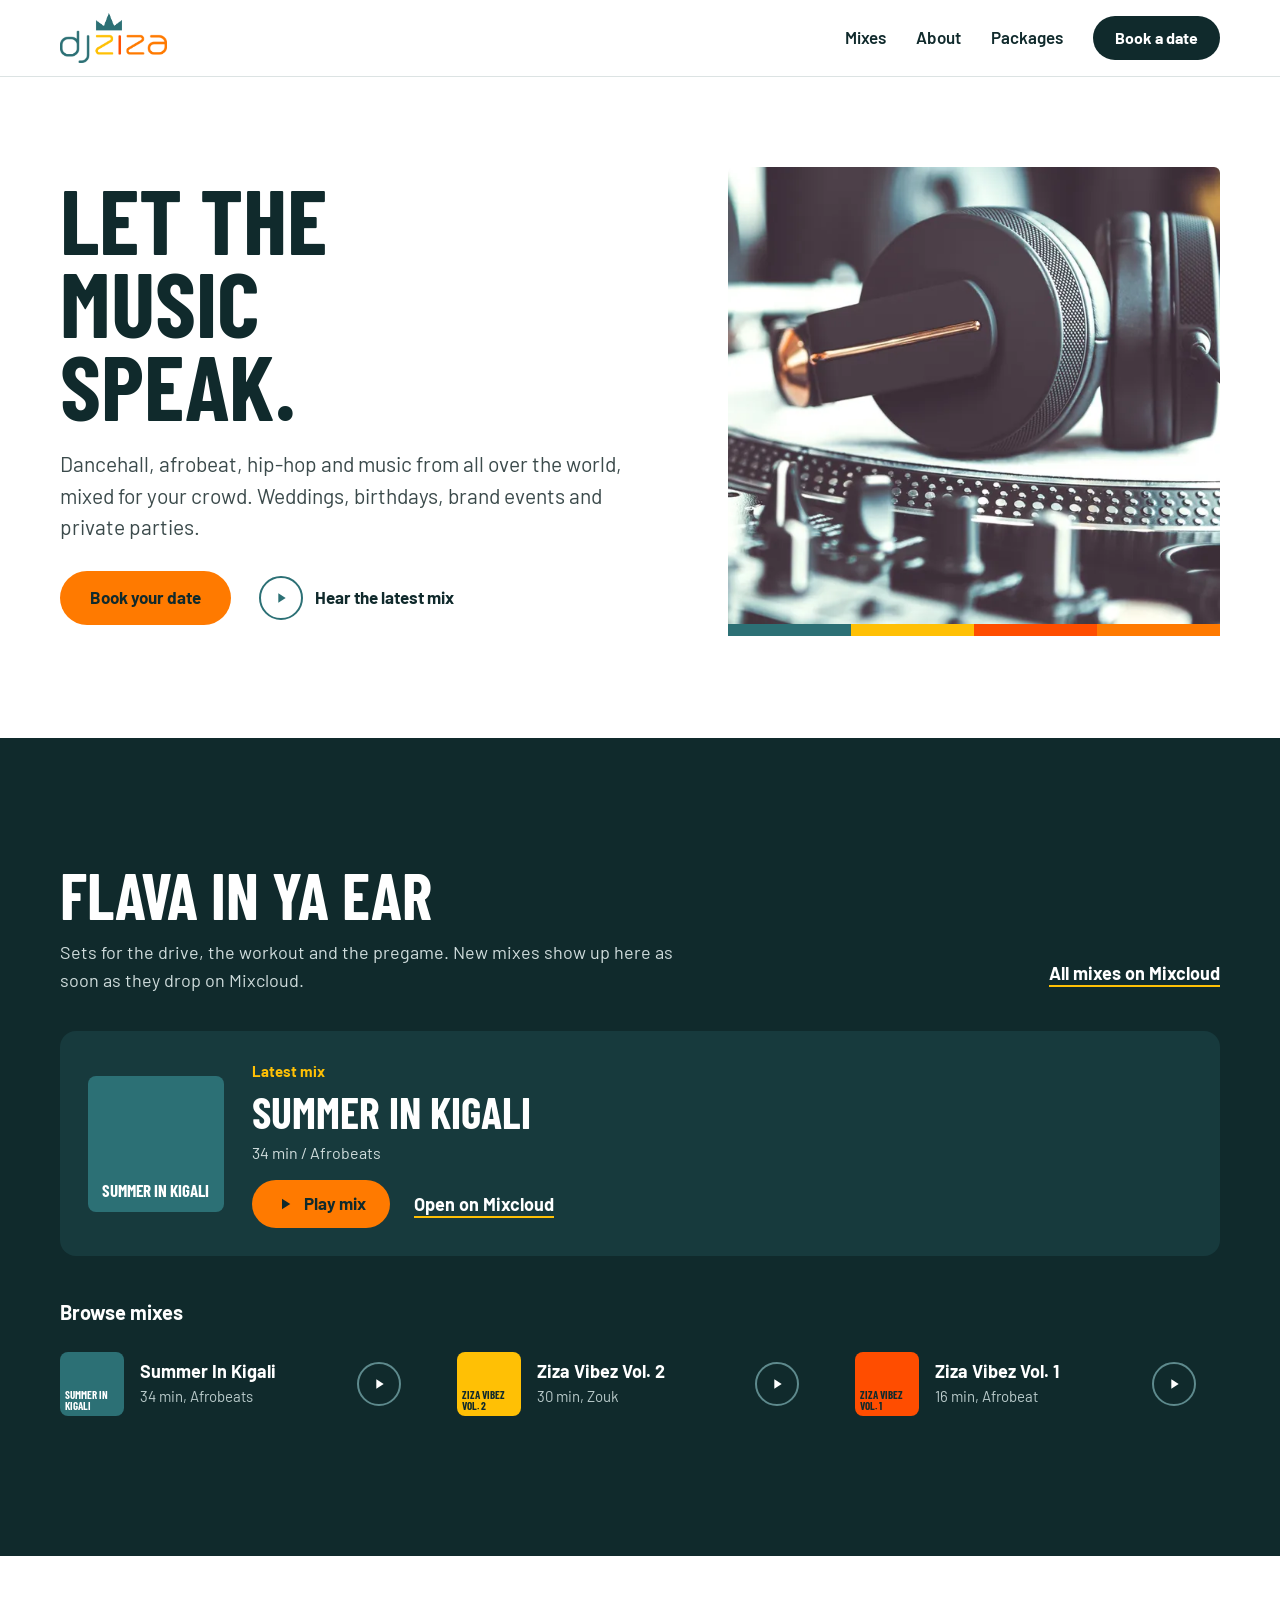
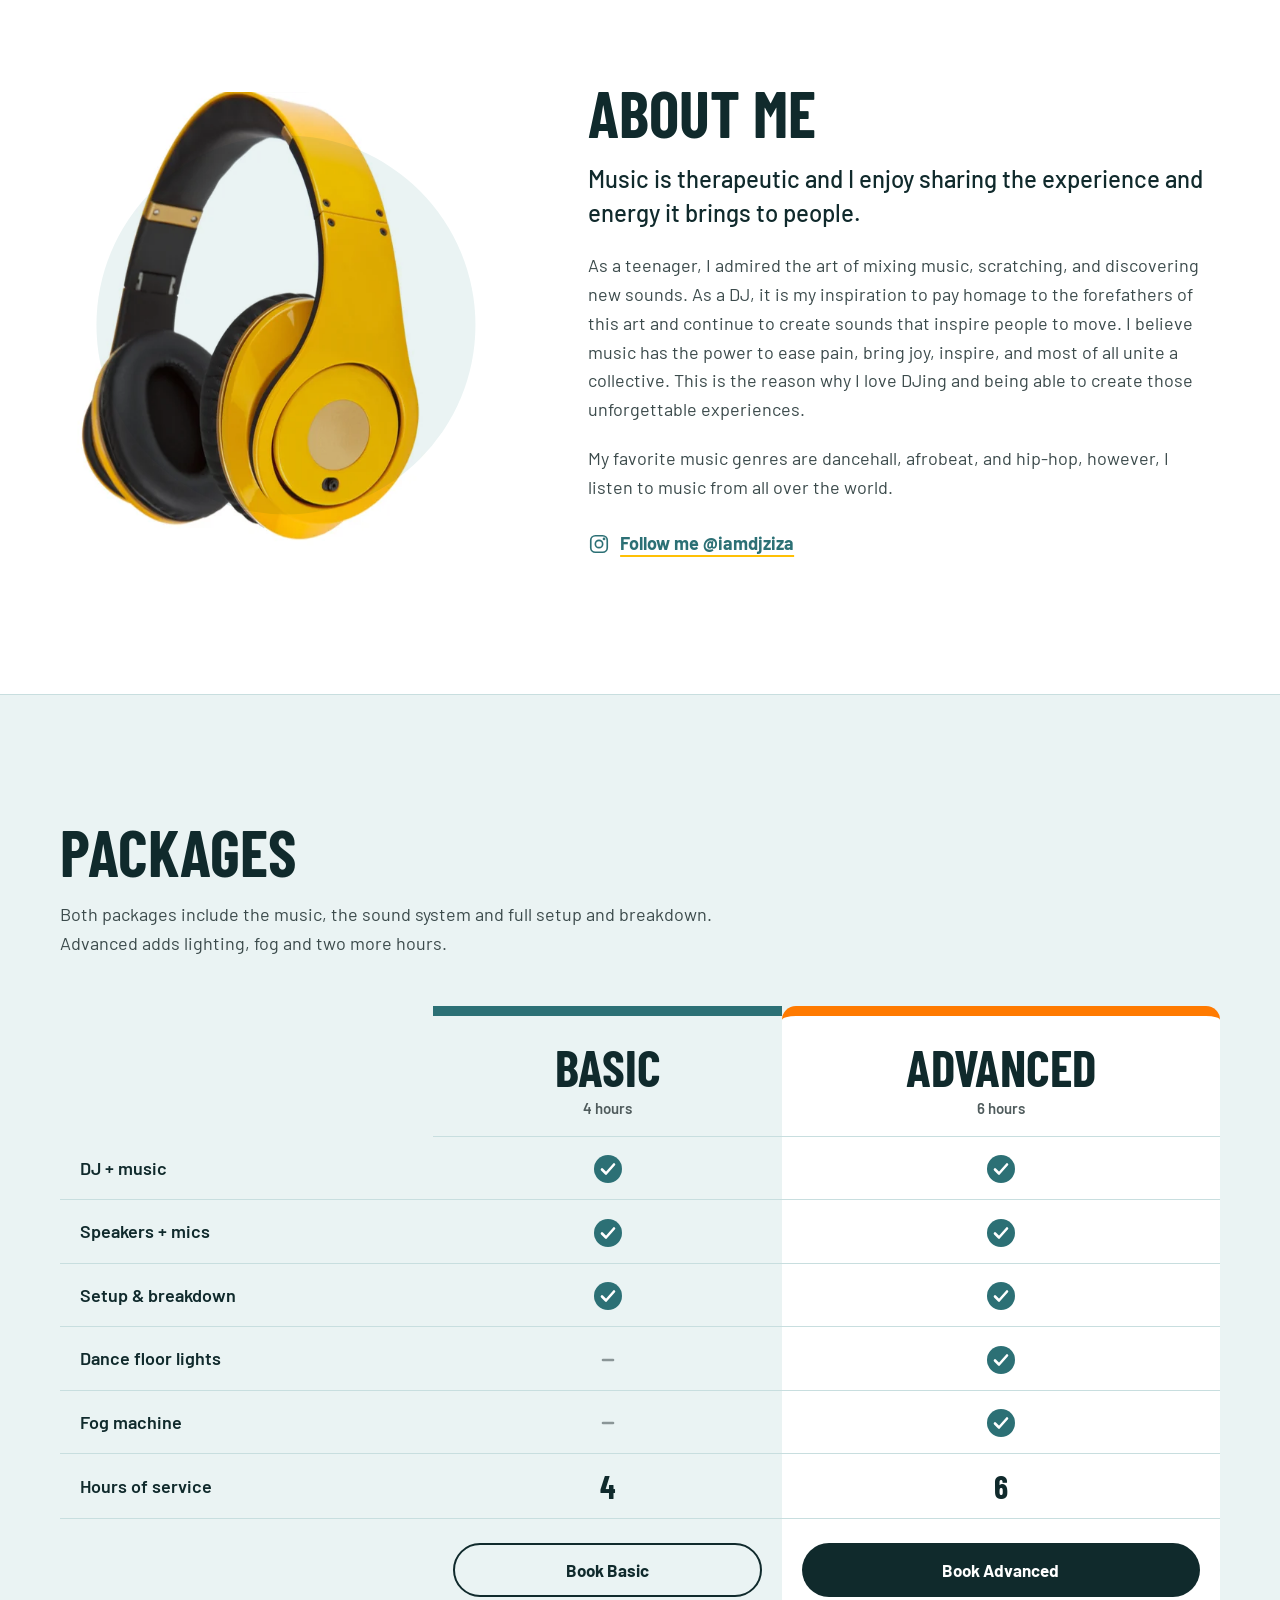
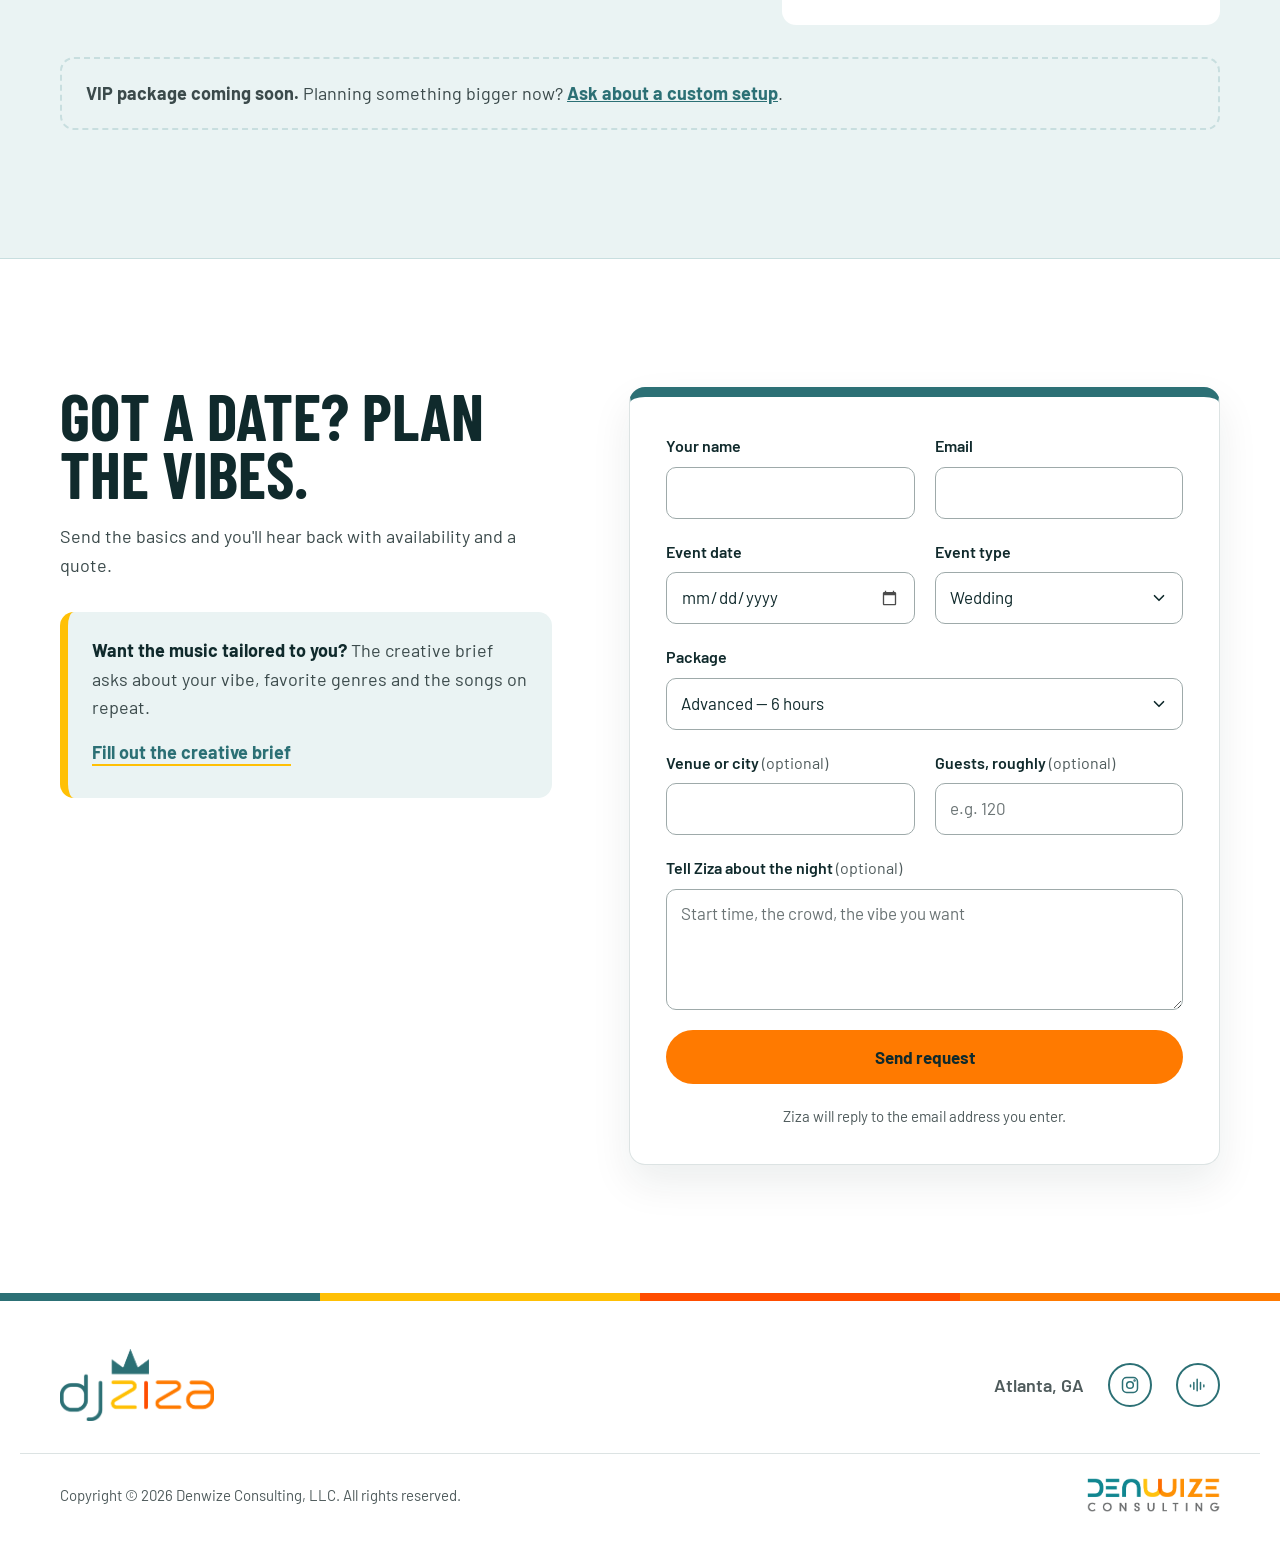
==== commit 901c84c9: "Add files via upload" ====
--- a/index.html
+++ b/index.html
@@ -27,7 +27,7 @@
   <link rel="preconnect" href="https://fonts.googleapis.com">
   <link rel="preconnect" href="https://fonts.gstatic.com" crossorigin>
   <link rel="stylesheet" href="https://fonts.googleapis.com/css2?family=Barlow+Condensed:wght@600;700&family=Barlow:wght@400;500;600;700&display=swap">
-  <link rel="stylesheet" href="/assets/css/site.css?v=20261002b">
+  <link rel="stylesheet" href="/assets/css/site.css?v=20261002c">
   <script type="application/ld+json">
   {
     "@context": "https://schema.org",
@@ -201,6 +201,7 @@
         </div>
 
         <form id="booking-form" class="card-form" novalidate>
+          <div class="form-done" tabindex="-1" hidden aria-live="polite"></div>
           <div class="field-row">
             <div class="field">
               <label for="f-name">Your name</label>
@@ -257,7 +258,6 @@
           <p class="form-error" role="alert" hidden></p>
           <button class="btn btn-primary btn-block" type="submit">Send request</button>
           <p class="small center form-hint">Ziza will reply to the email address you enter.</p>
-          <div class="form-done" tabindex="-1" hidden aria-live="polite"></div>
         </form>
       </div>
     </section>
@@ -279,6 +279,6 @@
     </div>
   </footer>
 
-  <script src="/assets/js/site.js?v=20261002b" defer></script>
+  <script src="/assets/js/site.js?v=20261002c" defer></script>
 </body>
 </html>
--- a/assets/css/site.css
+++ b/assets/css/site.css
@@ -210,15 +210,24 @@
 .field { display: flex; flex-direction: column; gap: 8px; }
 .field label, .field-label { font-size: 16px; font-weight: 600; }
 .field-help { font-size: 15px; color: var(--muted); }
-.field input, .field select, .field textarea { font: inherit; font-size: 17px; color: var(--ink); background: var(--white); border: 1.5px solid #9EAAAA; border-radius: 10px; padding: 12px 14px; min-height: 52px; width: 100%; }
+.field { min-width: 0; }
+.field input, .field select, .field textarea { font: inherit; font-size: 17px; line-height: 1.4; color: var(--ink); background-color: var(--white); border: 1.5px solid #9EAAAA; border-radius: 10px; padding: 12px 14px; min-height: 52px; width: 100%; min-width: 0; max-width: 100%; display: block; margin: 0; -webkit-appearance: none; appearance: none; }
+/* Selects: same look on every device, with our own arrow */
+.field select { padding-right: 44px; background-image: url("data:image/svg+xml,%3Csvg xmlns='http://www.w3.org/2000/svg' viewBox='0 0 24 24' fill='none' stroke='%23102A2C' stroke-width='2.2' stroke-linecap='round' stroke-linejoin='round'%3E%3Cpath d='M6 9l6 6 6-6'/%3E%3C/svg%3E"); background-repeat: no-repeat; background-position: right 14px center; background-size: 18px; cursor: pointer; }
+/* Date: iPad/iPhone Safari centers and shrinks it by default; keep it left-aligned and full height */
+.field input[type="date"] { text-align: left; }
+.field input[type="date"]::-webkit-date-and-time-value { text-align: left; margin: 0; min-height: 1.4em; }
+.field input[type="date"]::-webkit-datetime-edit { padding: 0; }
+.field input[type="date"]::-webkit-calendar-picker-indicator { opacity: .7; cursor: pointer; }
 .field textarea { resize: vertical; min-height: 120px; }
 .field input:focus, .field select:focus, .field textarea:focus { outline: 3px solid var(--teal); outline-offset: 1px; border-color: var(--teal); }
 .field [aria-invalid="true"] { border-color: var(--danger); }
 ::placeholder { color: #6B7475; }
 .form-error { color: var(--danger); font-weight: 600; }
-.form-done { border-top: 1px solid var(--line); padding-top: 20px; display: flex; flex-direction: column; gap: 10px; }
+.form-done { display: flex; flex-direction: column; gap: 6px; padding: 16px 18px; border-radius: 12px; background: var(--mist); border-left: 6px solid var(--teal); }
+.form-done:focus { outline: none; }
 [hidden] { display: none !important; }
-.done-title { font-size: 44px; color: var(--teal); }
+.done-title { font-size: 30px; color: var(--teal); }
 @media (max-width: 560px) { .field-row { grid-template-columns: 1fr; } }
 
 /* Footer */
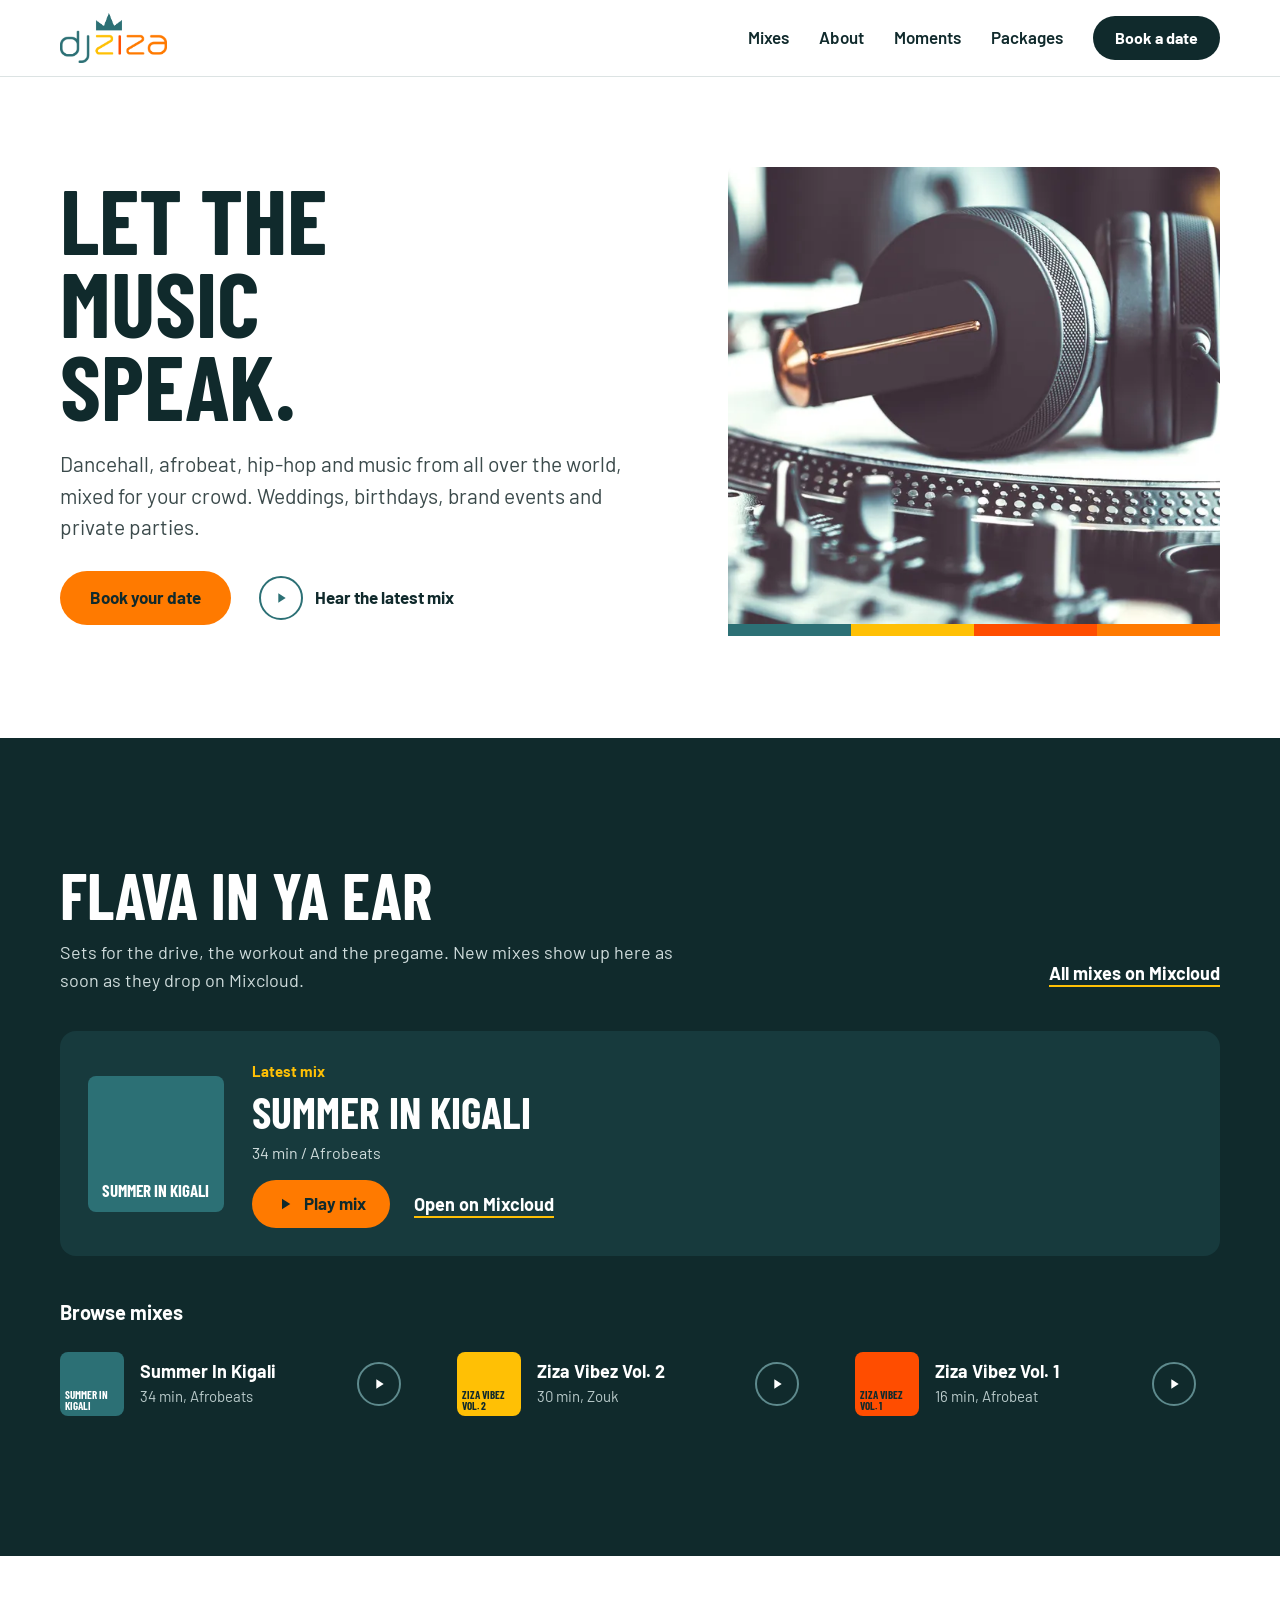
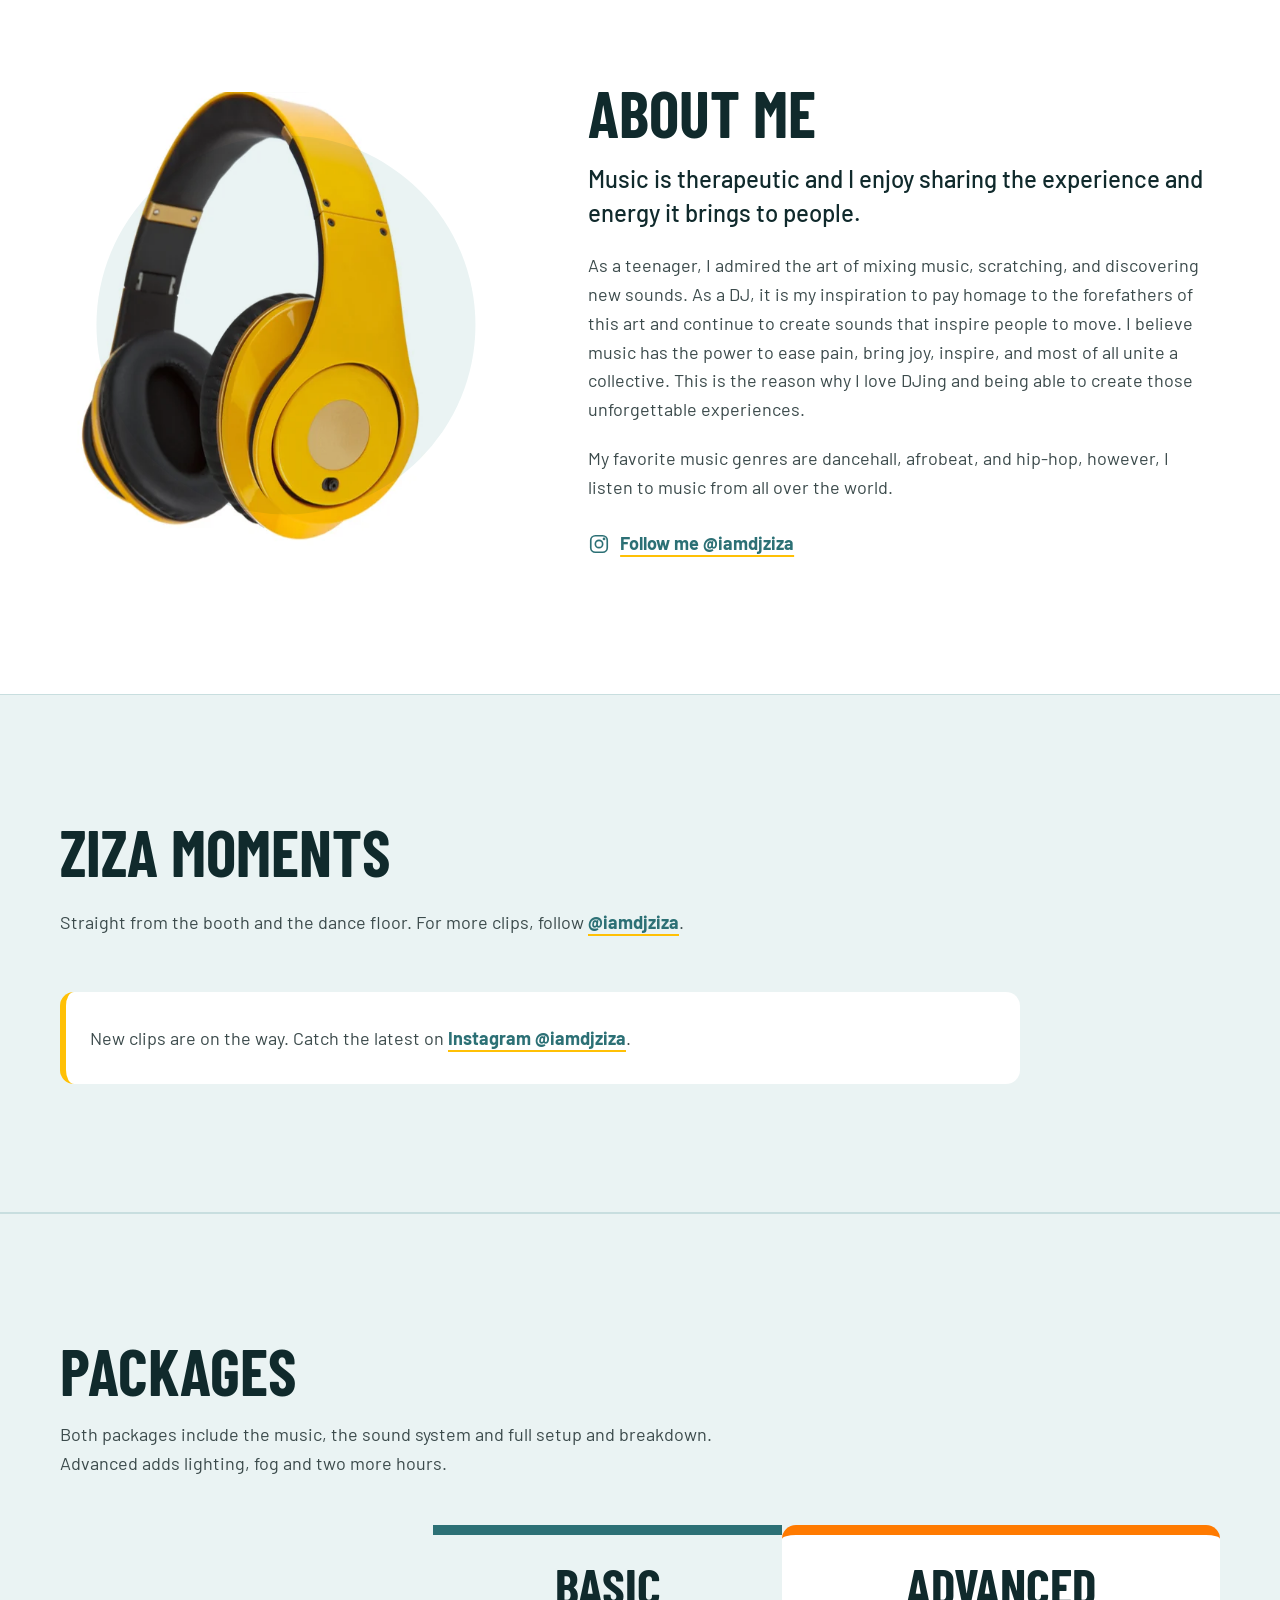
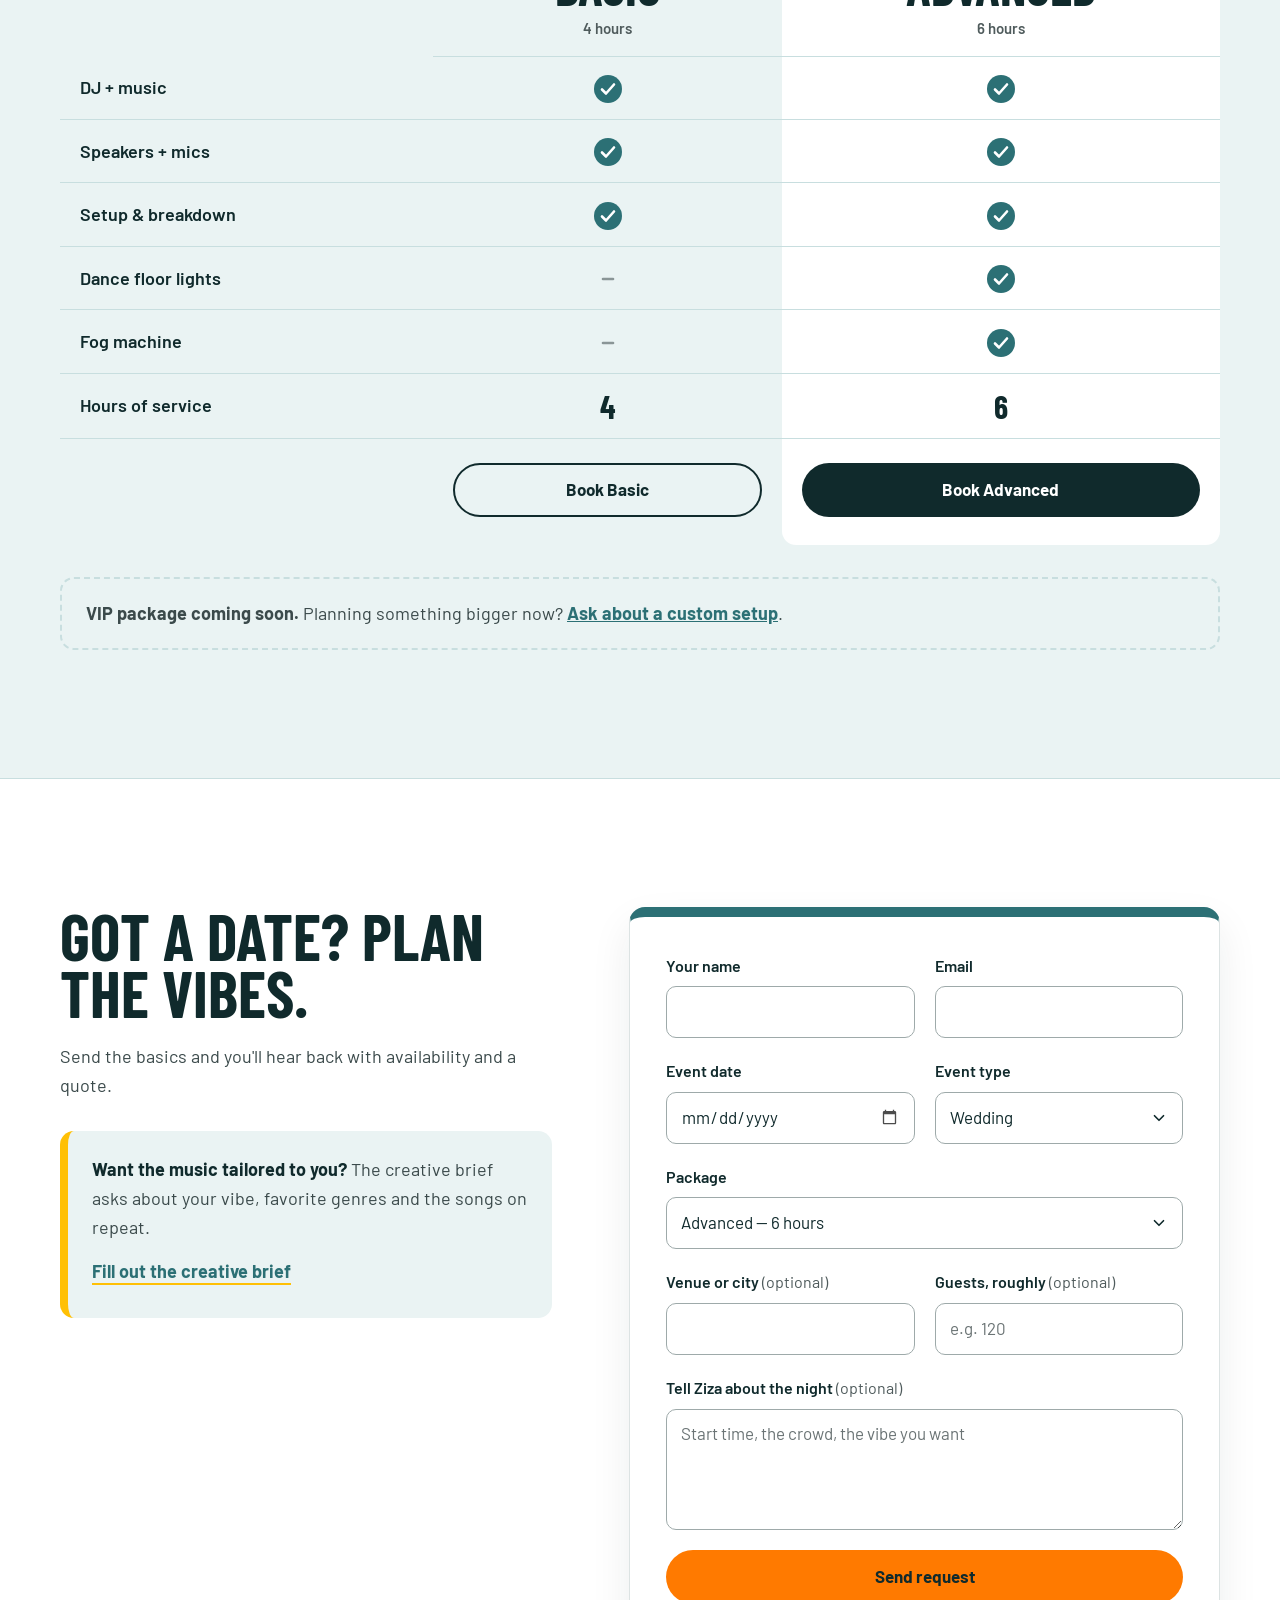
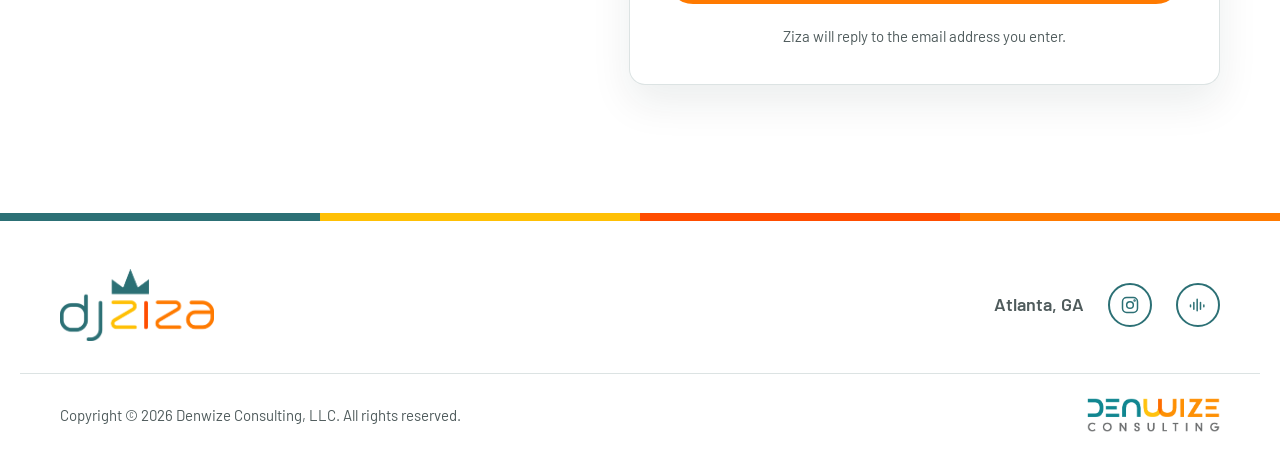
==== commit 9fde4a8e: "Add files via upload" ====
--- a/index.html
+++ b/index.html
@@ -27,7 +27,7 @@
   <link rel="preconnect" href="https://fonts.googleapis.com">
   <link rel="preconnect" href="https://fonts.gstatic.com" crossorigin>
   <link rel="stylesheet" href="https://fonts.googleapis.com/css2?family=Barlow+Condensed:wght@600;700&family=Barlow:wght@400;500;600;700&display=swap">
-  <link rel="stylesheet" href="/assets/css/site.css?v=20261002c">
+  <link rel="stylesheet" href="/assets/css/site.css?v=20261003c">
   <script type="application/ld+json">
   {
     "@context": "https://schema.org",
@@ -62,6 +62,7 @@
       <nav id="site-nav" class="site-nav" aria-label="Main">
         <a href="#mix">Mixes</a>
         <a href="#about">About</a>
+        <a href="#moments">Moments</a>
         <a href="#packages">Packages</a>
         <a class="btn btn-ink btn-sm" href="#book">Book a date</a>
       </nav>
@@ -145,6 +146,18 @@
             <svg width="22" height="22" viewBox="0 0 24 24" fill="none" stroke="currentColor" stroke-width="1.8" stroke-linecap="round" stroke-linejoin="round" aria-hidden="true"><rect x="3" y="3" width="18" height="18" rx="5"/><circle cx="12" cy="12" r="4"/><circle cx="17.5" cy="6.5" r="0.6"/></svg>
             Follow me @iamdjziza
           </a>
+        </div>
+      </div>
+    </section>
+
+    <section id="moments" class="section moments" aria-labelledby="moments-title">
+      <div class="wrap">
+        <div class="section-intro">
+          <h2 id="moments-title" class="display h2">Ziza moments</h2>
+          <p>Straight from the booth and the dance floor. For more clips, follow <a class="text-link" href="https://www.instagram.com/iamdjziza/" rel="noopener" target="_blank">@iamdjziza</a>.</p>
+        </div>
+        <div class="moments-grid is-single" id="moments-grid">
+          <p class="moments-note">Loading event clips…</p>
         </div>
       </div>
     </section>
@@ -279,6 +292,6 @@
     </div>
   </footer>
 
-  <script src="/assets/js/site.js?v=20261002c" defer></script>
+  <script src="/assets/js/site.js?v=20261003c" defer></script>
 </body>
 </html>
--- a/assets/css/site.css
+++ b/assets/css/site.css
@@ -303,3 +303,15 @@
   body { font-size: 12pt; }
   .mixes { background: none; color: var(--ink); }
 }
+
+/* Ziza moments (event videos from S3/CloudFront) */
+.moments { background: var(--mist); border-block: 1px solid var(--mist-line); }
+.moments-grid { display: grid; grid-template-columns: repeat(auto-fit, minmax(min(100%, 420px), 1fr)); gap: 28px; }
+.moments-grid.is-single { grid-template-columns: minmax(0, 960px); }
+.moment { margin: 0; display: flex; flex-direction: column; gap: 12px; }
+.moment-media { position: relative; border-radius: 14px; overflow: hidden; background: var(--ink); aspect-ratio: 16 / 9; max-height: 78vh; box-shadow: 0 18px 40px rgba(16, 42, 44, .12); }
+.moment-media video { display: block; width: 100%; height: 100%; object-fit: contain; background: var(--ink); }
+.moment figcaption { display: flex; flex-wrap: wrap; align-items: baseline; gap: 4px 14px; }
+.moment-title { font-family: var(--font-display); font-weight: 700; text-transform: uppercase; font-size: 26px; line-height: 1; }
+.moment-meta { font-size: 15px; color: var(--muted); }
+.moments-note { margin: 0; padding: 24px; border-radius: 14px; background: var(--white); color: var(--ink-soft); border-left: 6px solid var(--marigold); }
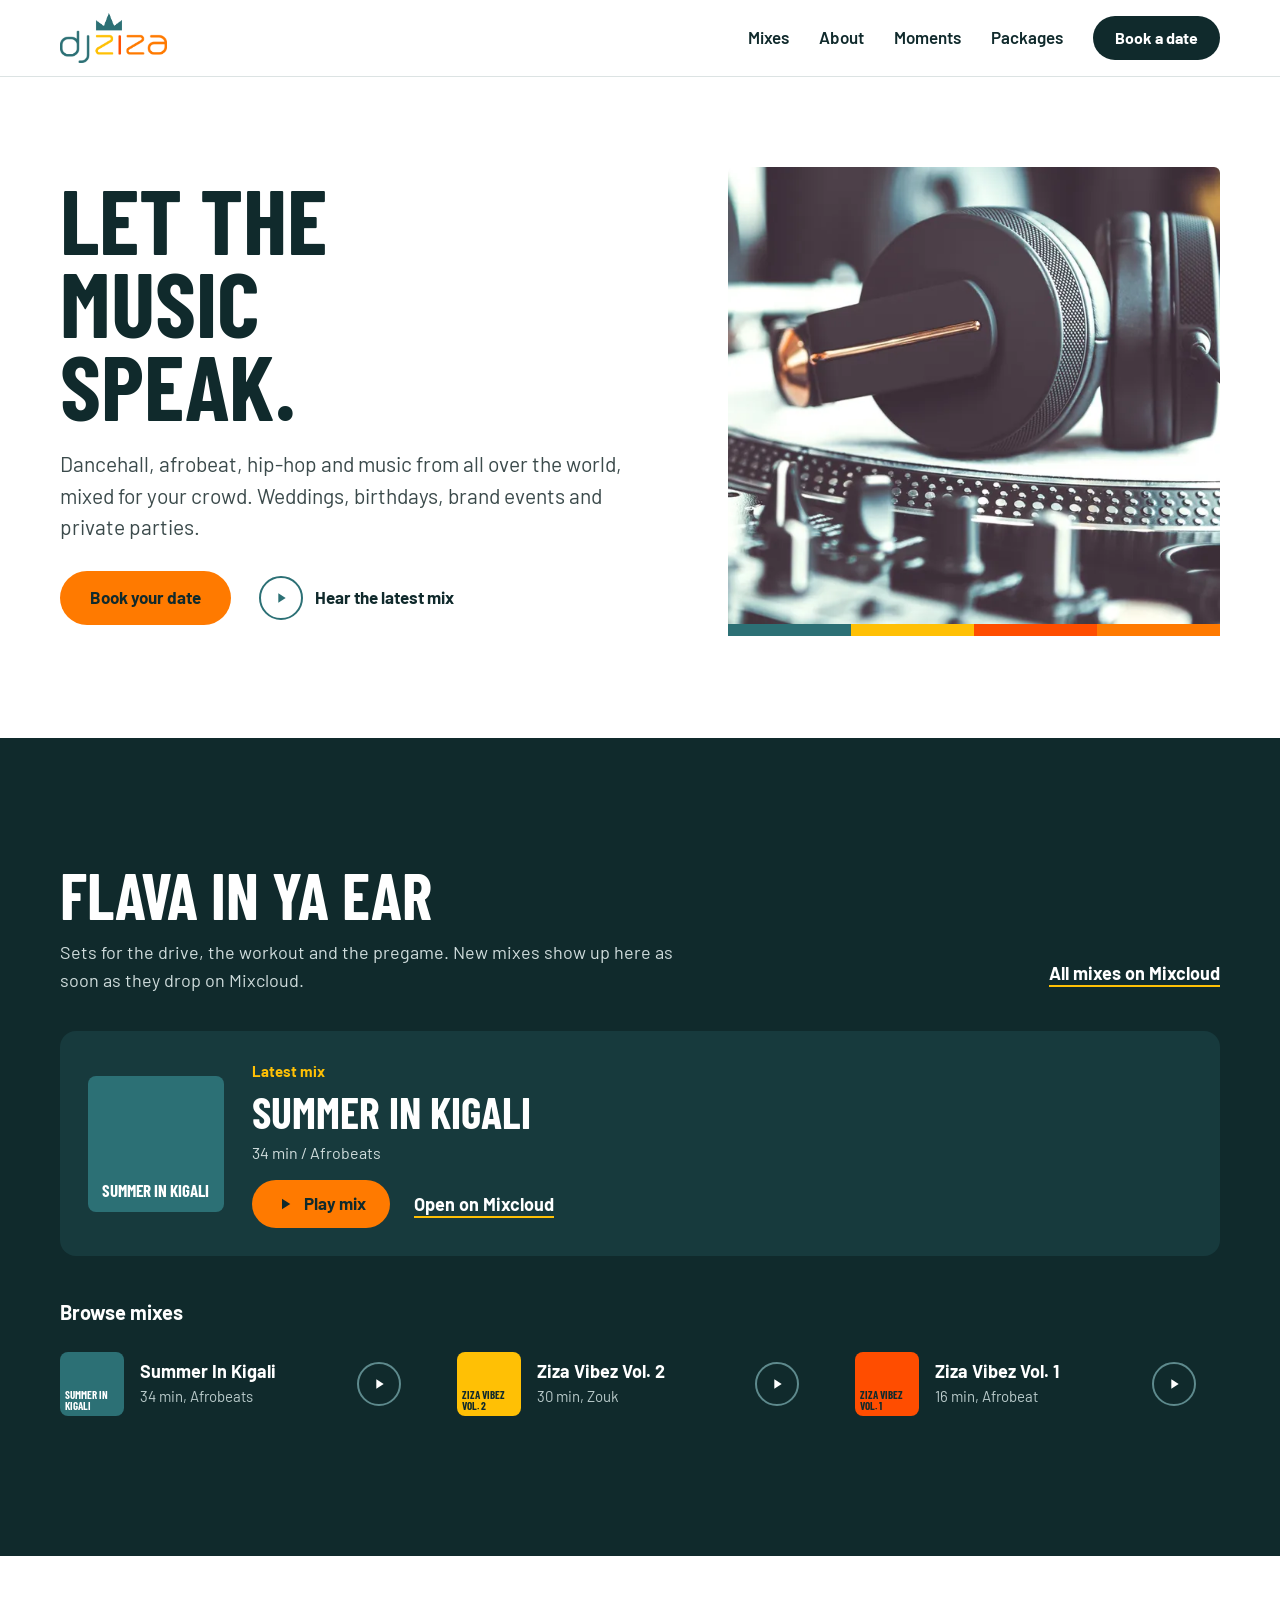
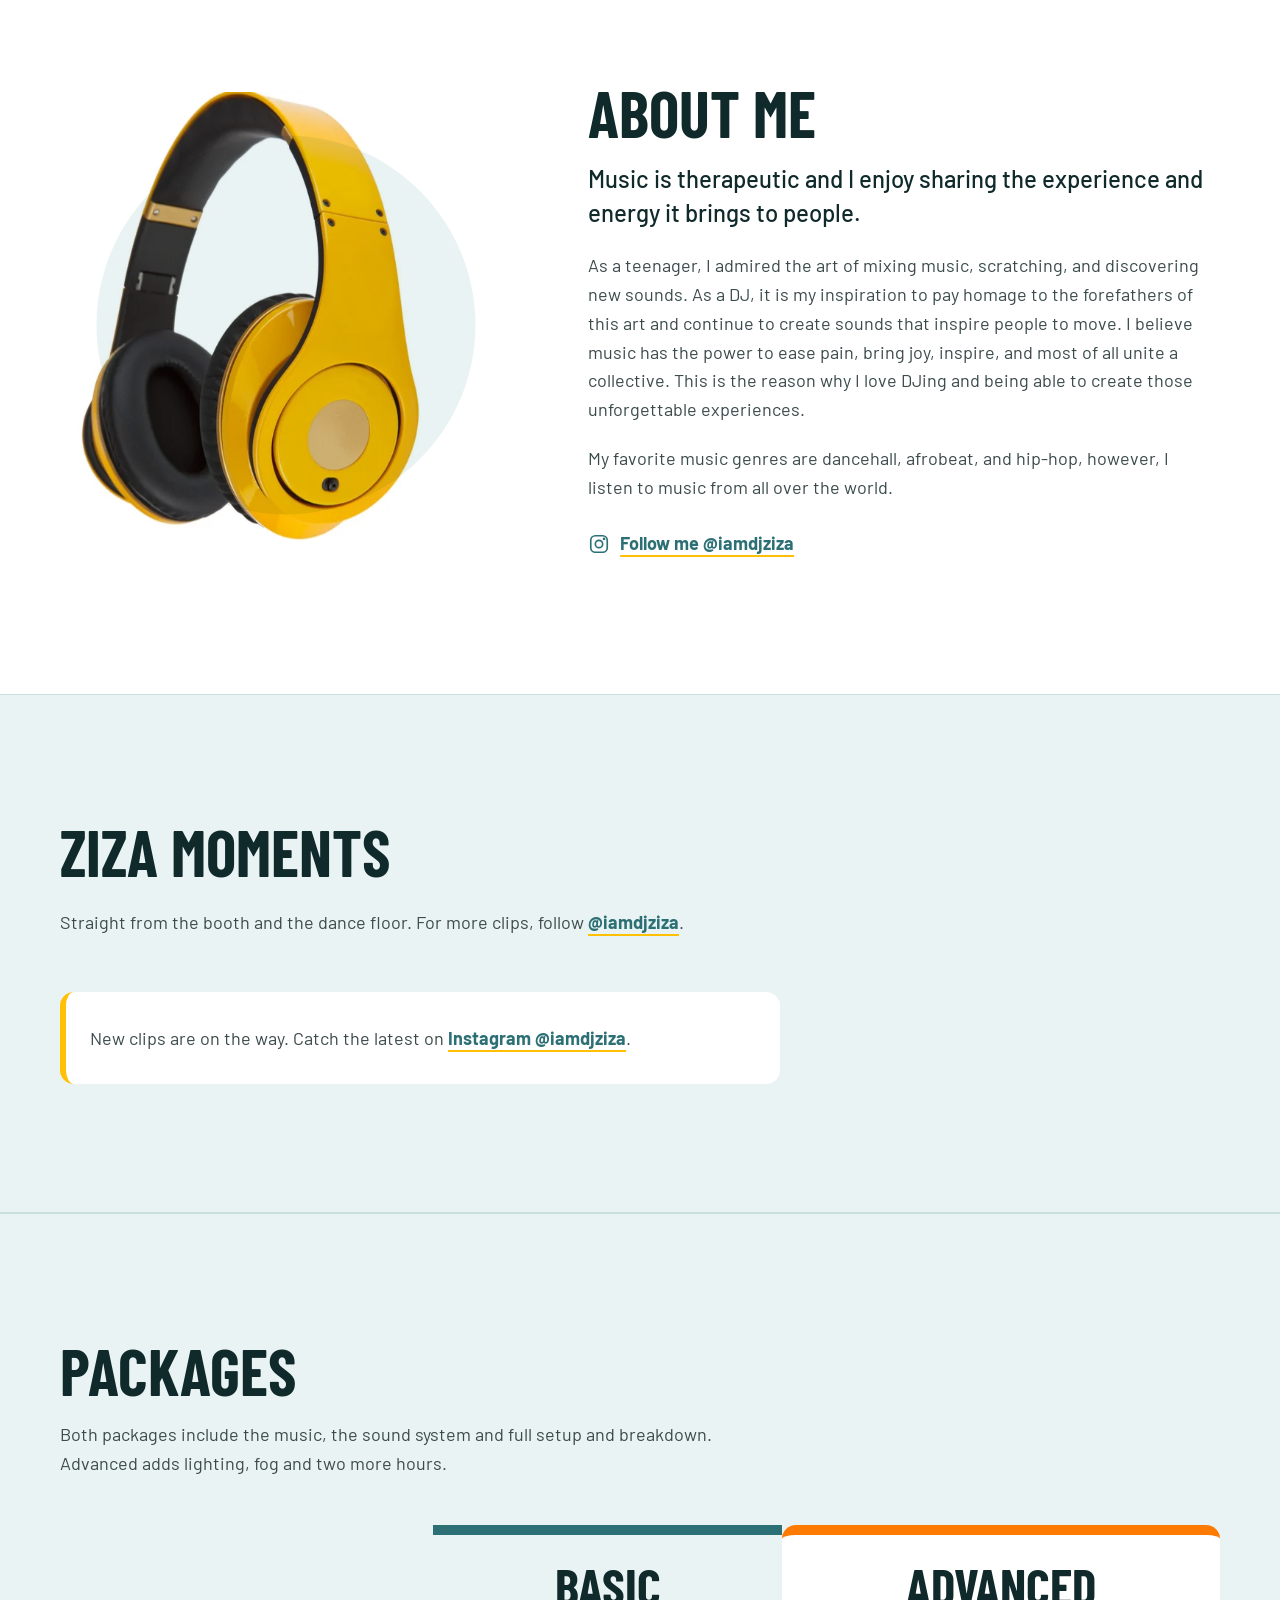
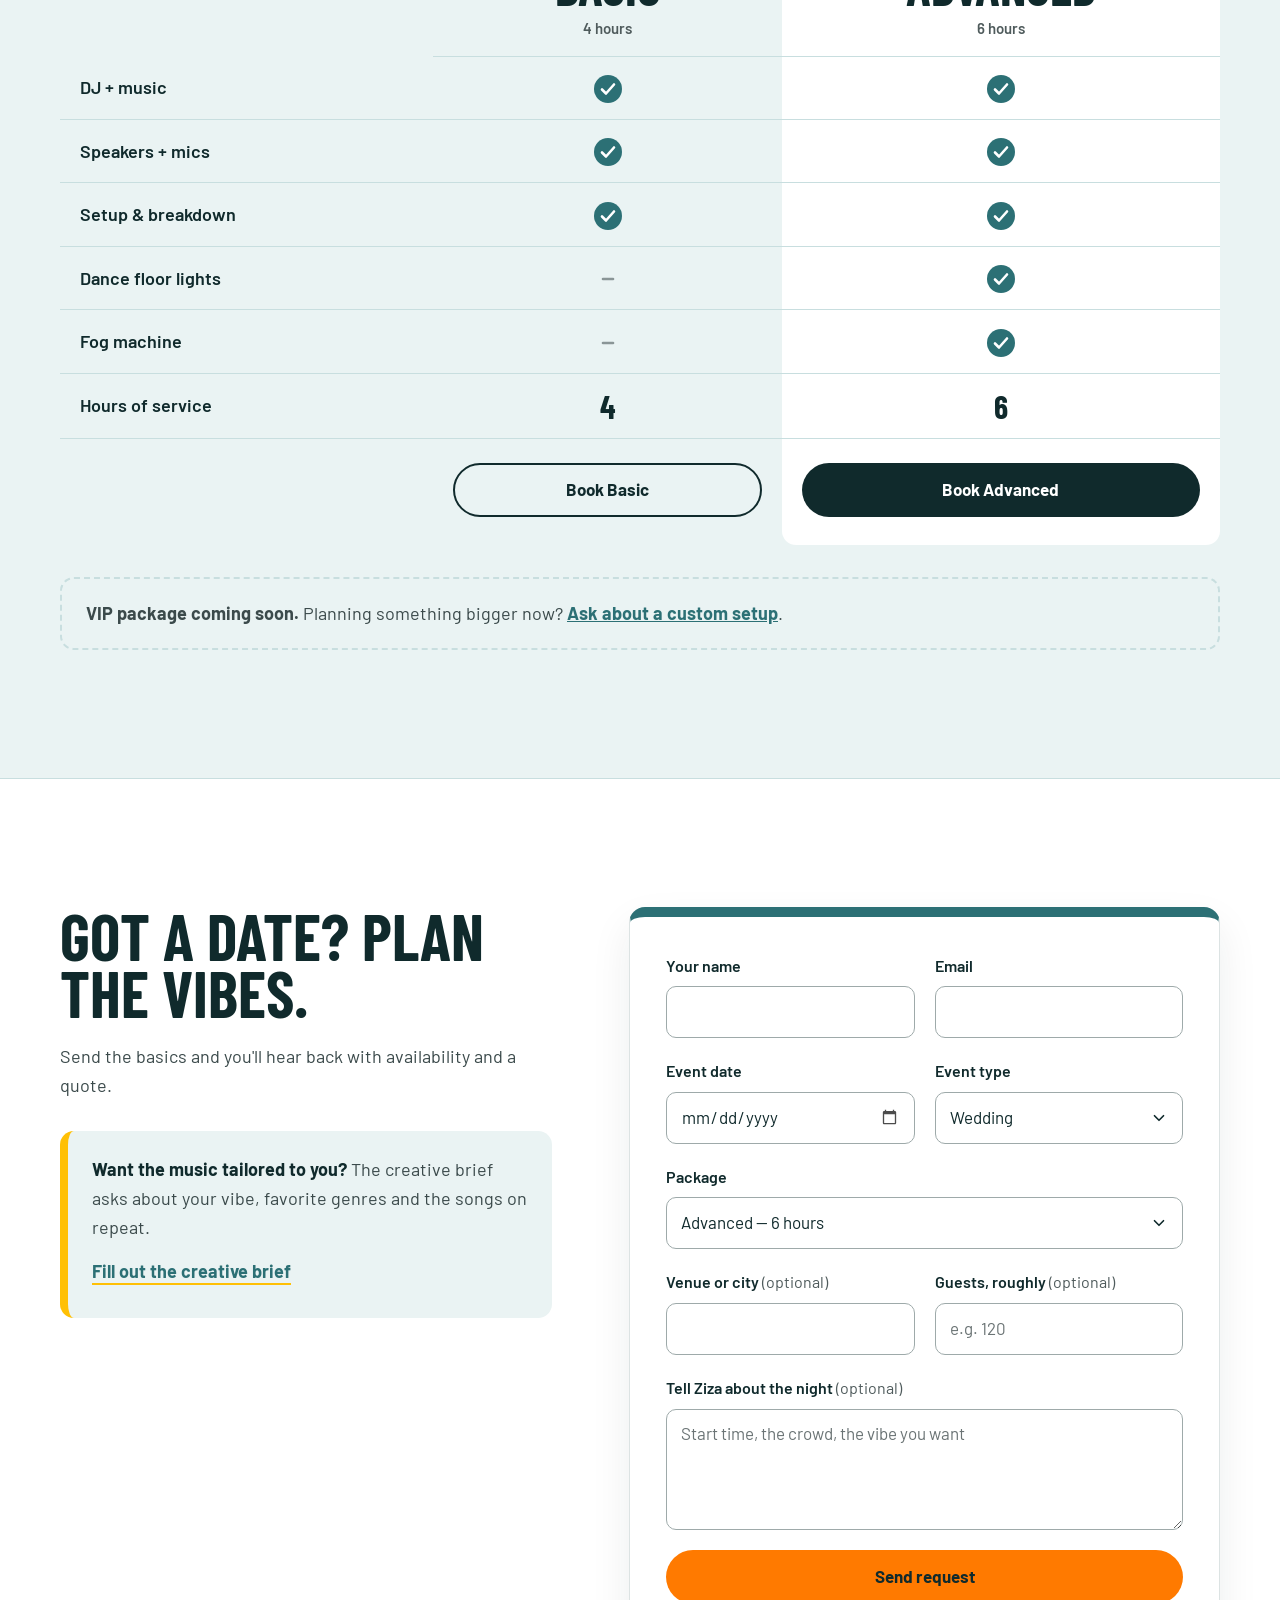
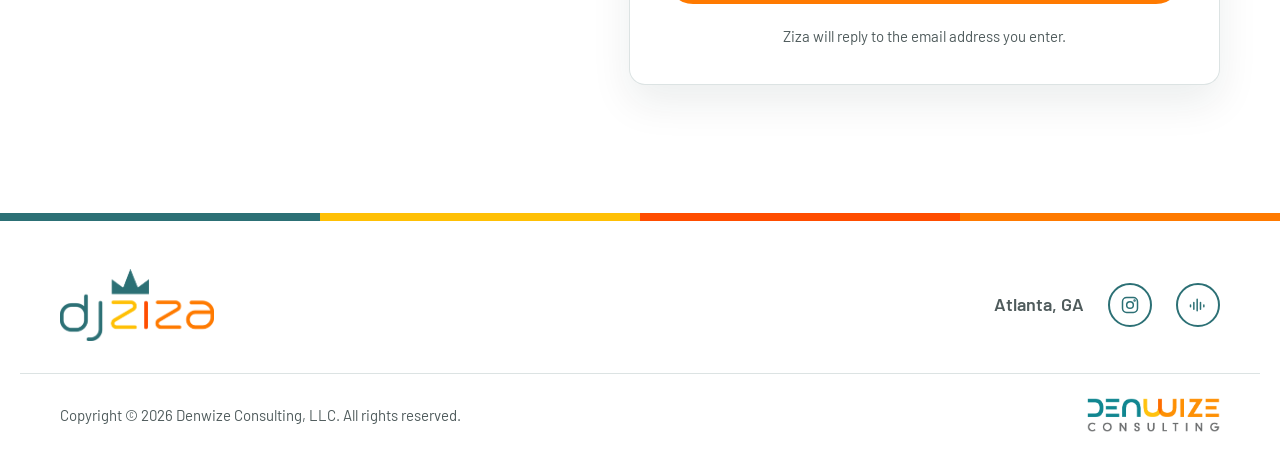
==== commit ea0fcae0: "Add files via upload" ====
--- a/index.html
+++ b/index.html
@@ -27,7 +27,7 @@
   <link rel="preconnect" href="https://fonts.googleapis.com">
   <link rel="preconnect" href="https://fonts.gstatic.com" crossorigin>
   <link rel="stylesheet" href="https://fonts.googleapis.com/css2?family=Barlow+Condensed:wght@600;700&family=Barlow:wght@400;500;600;700&display=swap">
-  <link rel="stylesheet" href="/assets/css/site.css?v=20261003c">
+  <link rel="stylesheet" href="/assets/css/site.css?v=20261012b">
   <script type="application/ld+json">
   {
     "@context": "https://schema.org",
@@ -156,9 +156,9 @@
           <h2 id="moments-title" class="display h2">Ziza moments</h2>
           <p>Straight from the booth and the dance floor. For more clips, follow <a class="text-link" href="https://www.instagram.com/iamdjziza/" rel="noopener" target="_blank">@iamdjziza</a>.</p>
         </div>
-        <div class="moments-grid is-single" id="moments-grid">
-          <p class="moments-note">Loading event clips…</p>
-        </div>
+        <ul class="moments-grid is-single" id="moments-grid">
+          <li class="moments-note">Loading event clips…</li>
+        </ul>
       </div>
     </section>
 
@@ -292,6 +292,6 @@
     </div>
   </footer>
 
-  <script src="/assets/js/site.js?v=20261003c" defer></script>
+  <script src="/assets/js/site.js?v=20261012b" defer></script>
 </body>
 </html>
--- a/assets/css/site.css
+++ b/assets/css/site.css
@@ -306,12 +306,28 @@
 
 /* Ziza moments (event videos from S3/CloudFront) */
 .moments { background: var(--mist); border-block: 1px solid var(--mist-line); }
-.moments-grid { display: grid; grid-template-columns: repeat(auto-fit, minmax(min(100%, 420px), 1fr)); gap: 28px; }
-.moments-grid.is-single { grid-template-columns: minmax(0, 960px); }
-.moment { margin: 0; display: flex; flex-direction: column; gap: 12px; }
-.moment-media { position: relative; border-radius: 14px; overflow: hidden; background: var(--ink); aspect-ratio: 16 / 9; max-height: 78vh; box-shadow: 0 18px 40px rgba(16, 42, 44, .12); }
-.moment-media video { display: block; width: 100%; height: 100%; object-fit: contain; background: var(--ink); }
-.moment figcaption { display: flex; flex-wrap: wrap; align-items: baseline; gap: 4px 14px; }
-.moment-title { font-family: var(--font-display); font-weight: 700; text-transform: uppercase; font-size: 26px; line-height: 1; }
-.moment-meta { font-size: 15px; color: var(--muted); }
+.moments-grid { list-style: none; margin: 0; padding: 0; display: grid; grid-template-columns: repeat(auto-fill, minmax(min(100%, 280px), 1fr)); gap: 28px; }
+.moments-grid.is-single { grid-template-columns: minmax(0, 720px); }
+.moment-card { width: 100%; padding: 0; border: 0; background: none; font: inherit; color: var(--ink); text-align: left; cursor: pointer; display: flex; flex-direction: column; gap: 12px; border-radius: 14px; }
+.moment-thumb { position: relative; display: block; aspect-ratio: 16 / 9; border-radius: 14px; overflow: hidden; background: var(--ink); box-shadow: 0 14px 32px rgba(16, 42, 44, .14); transition: transform .18s ease, box-shadow .18s ease; }
+.moment-thumb img, .moment-thumb video { display: block; width: 100%; height: 100%; object-fit: cover; pointer-events: none; }
+.moment-thumb::after { content: ""; position: absolute; inset: 0; background: linear-gradient(180deg, transparent 50%, rgba(16, 42, 44, .45)); }
+.moment-play { position: absolute; z-index: 1; left: 50%; top: 50%; width: 68px; height: 68px; margin: -34px 0 0 -34px; border-radius: 999px; background: var(--tangerine); color: var(--ink); display: flex; align-items: center; justify-content: center; padding-left: 4px; box-shadow: 0 8px 22px rgba(0, 0, 0, .3); transition: transform .18s ease; }
+.moment-card:hover .moment-thumb { transform: translateY(-3px); box-shadow: 0 20px 40px rgba(16, 42, 44, .2); }
+.moment-card:hover .moment-play { transform: scale(1.08); }
+.moment-card:focus-visible { outline: 3px solid var(--teal); outline-offset: 4px; }
+.moment-title { font-family: var(--font-display); font-weight: 700; text-transform: uppercase; font-size: 24px; line-height: 1; }
+
+/* Full-screen video viewer */
+.moment-viewer { position: fixed; inset: 0; z-index: 100; background: rgba(8, 20, 21, .92); display: flex; align-items: center; justify-content: center; padding: clamp(12px, 4vw, 48px); }
+.moment-viewer[hidden] { display: none !important; }
+.moment-viewer-inner { width: min(100%, 1200px); max-height: 100%; display: flex; flex-direction: column; gap: 12px; }
+.moment-viewer-bar { display: flex; align-items: center; justify-content: space-between; gap: 16px; color: var(--white); }
+.moment-viewer-title { margin: 0; font-family: var(--font-display); font-weight: 700; text-transform: uppercase; font-size: clamp(22px, 3vw, 32px); line-height: 1; }
+.moment-viewer-close { width: 48px; height: 48px; flex-shrink: 0; border-radius: 999px; border: 2px solid rgba(255, 255, 255, .5); background: transparent; color: var(--white); display: inline-flex; align-items: center; justify-content: center; cursor: pointer; }
+.moment-viewer-close:hover { background: var(--white); color: var(--ink); }
+.moment-viewer-close:focus-visible { outline: 3px solid var(--marigold); outline-offset: 3px; }
+.moment-viewer-video { width: 100%; max-height: calc(100vh - 120px); max-height: calc(100dvh - 120px); border-radius: 12px; background: #000; }
+html.viewer-open { overflow: hidden; }
+@media (prefers-reduced-motion: reduce) { .moment-thumb, .moment-play { transition: none; } }
 .moments-note { margin: 0; padding: 24px; border-radius: 14px; background: var(--white); color: var(--ink-soft); border-left: 6px solid var(--marigold); }
